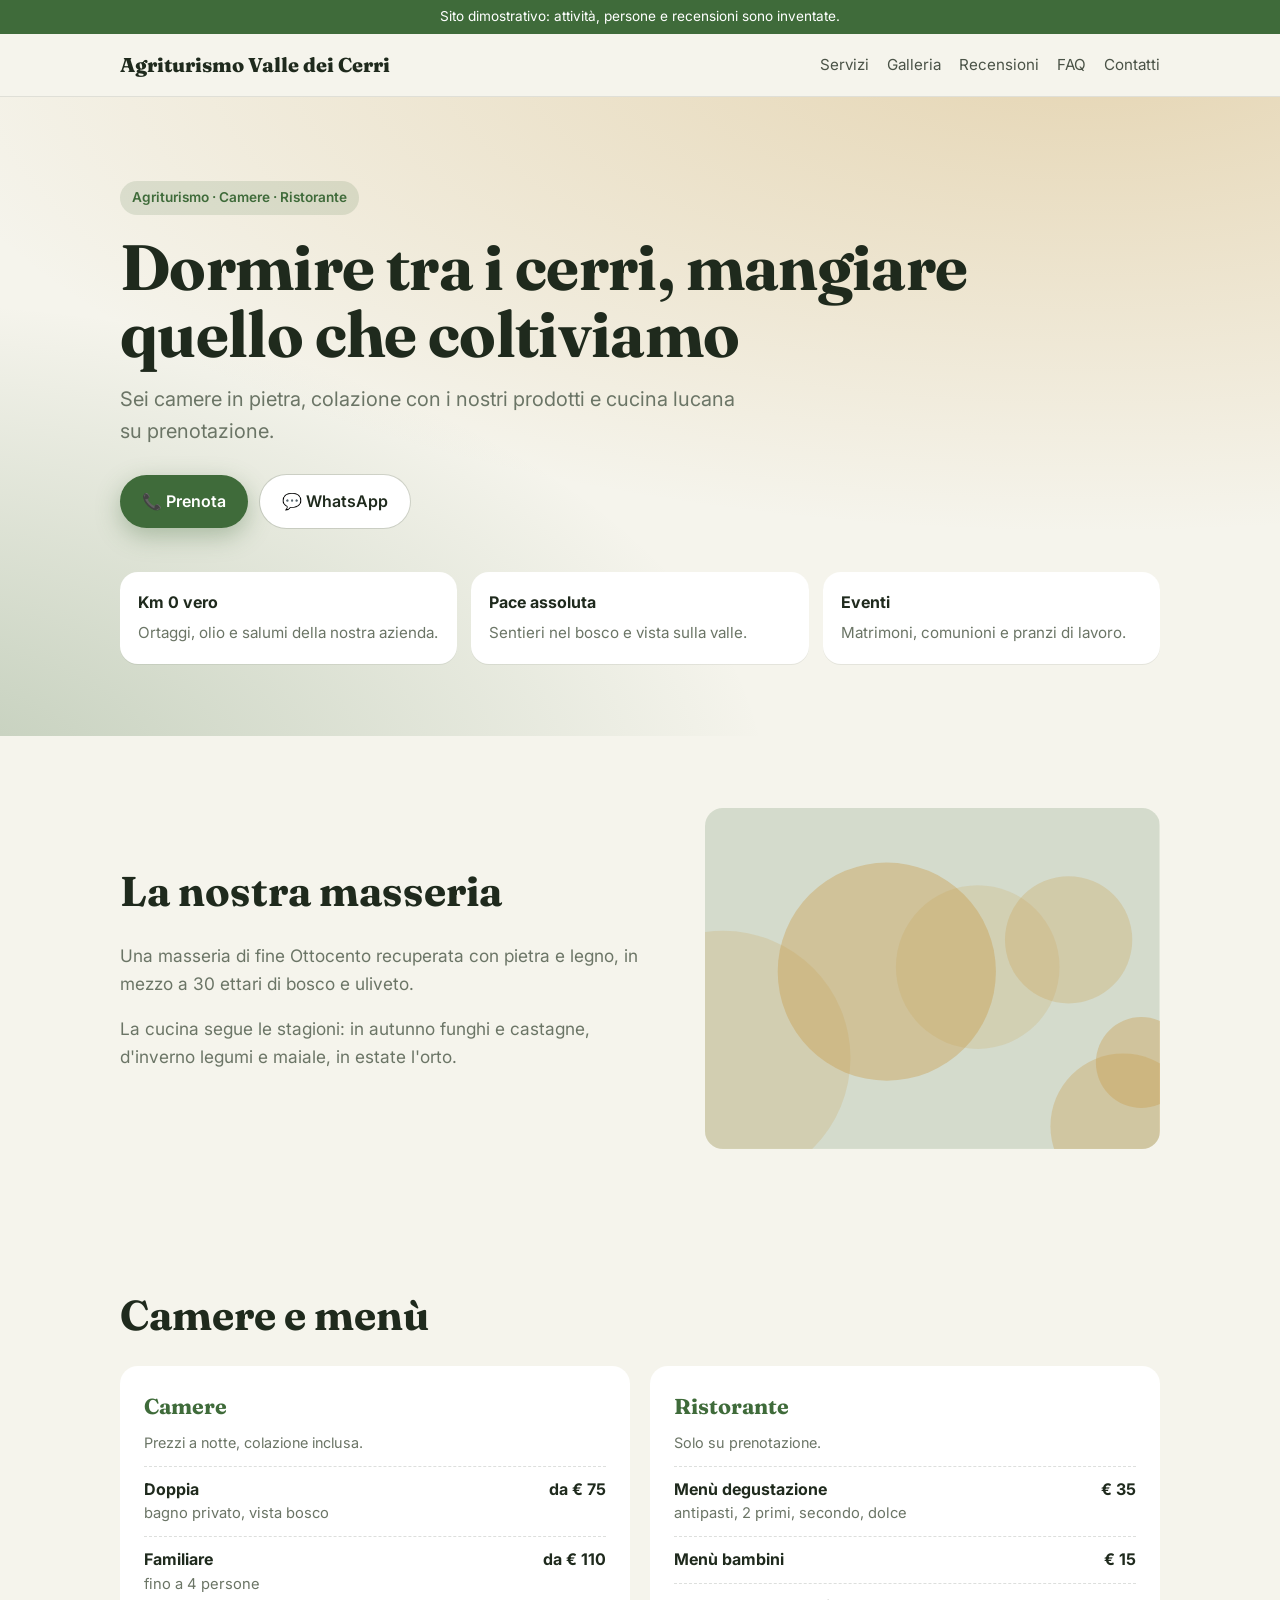
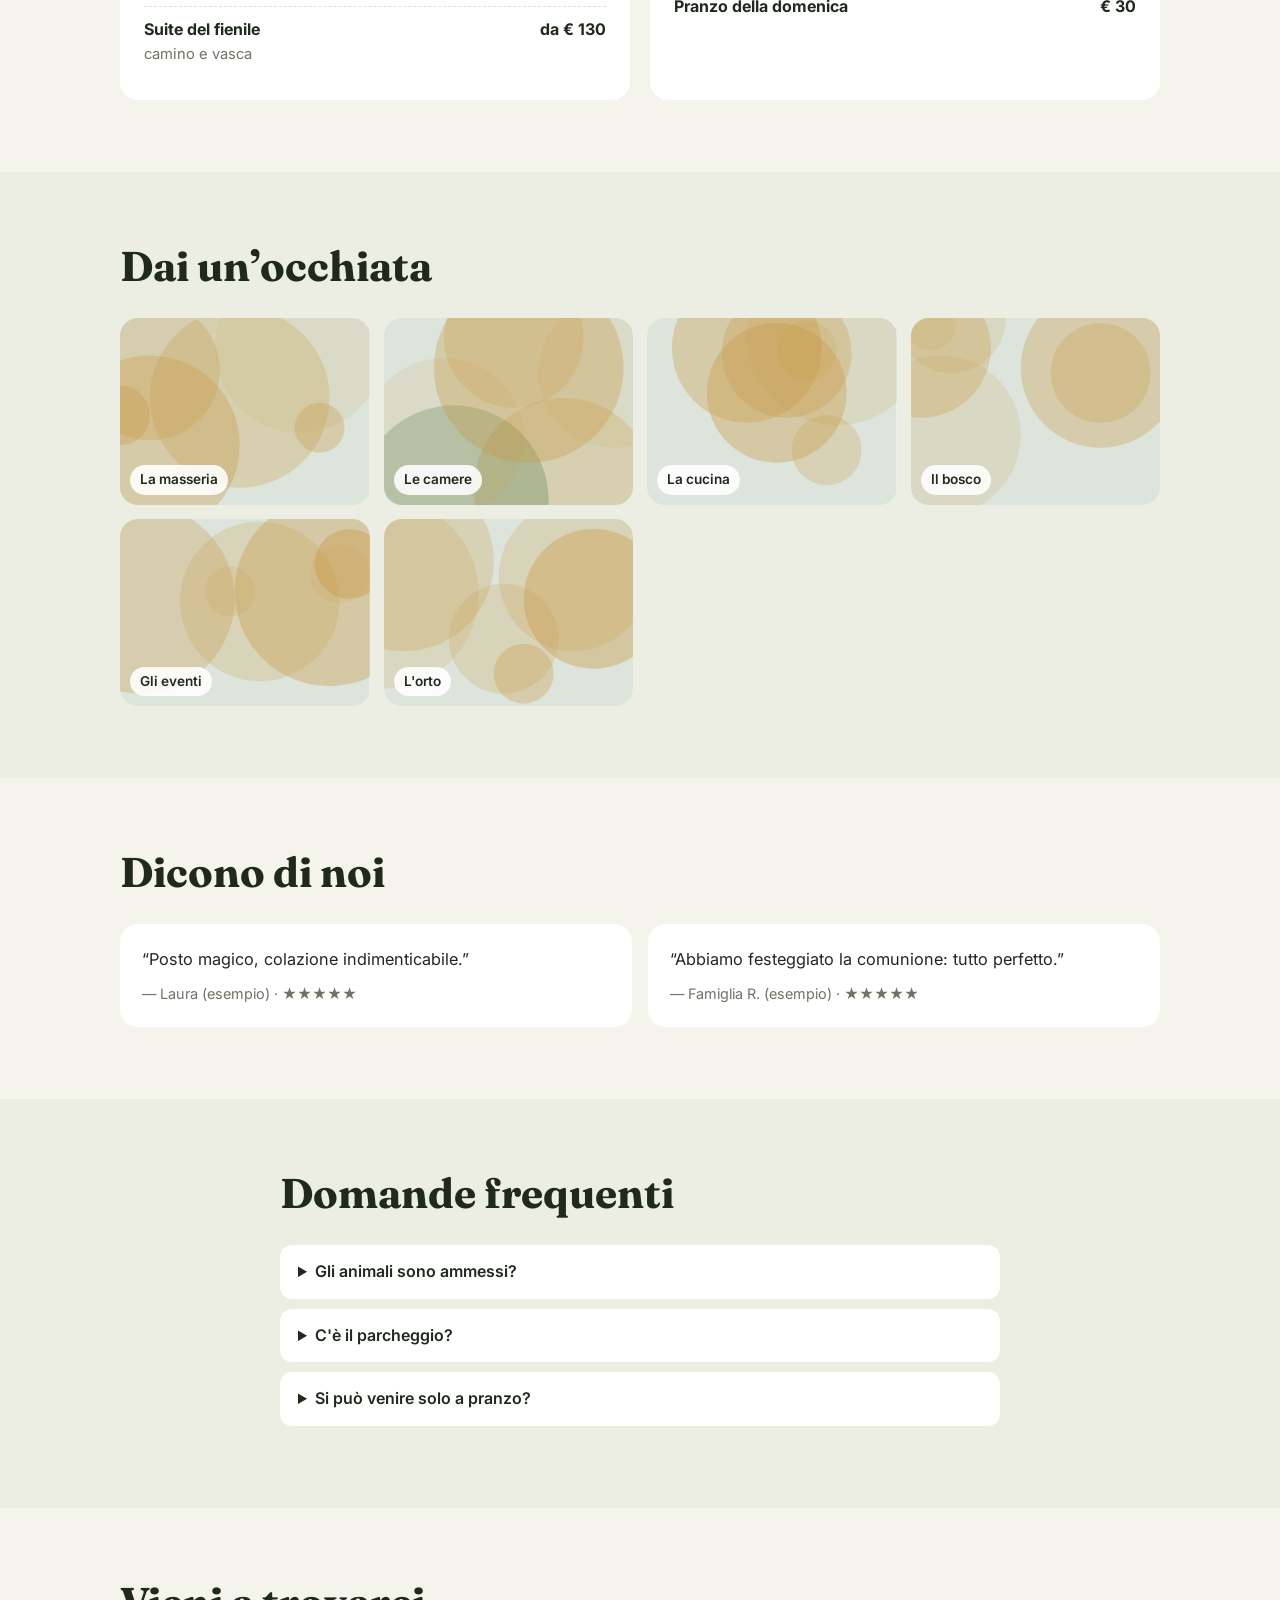
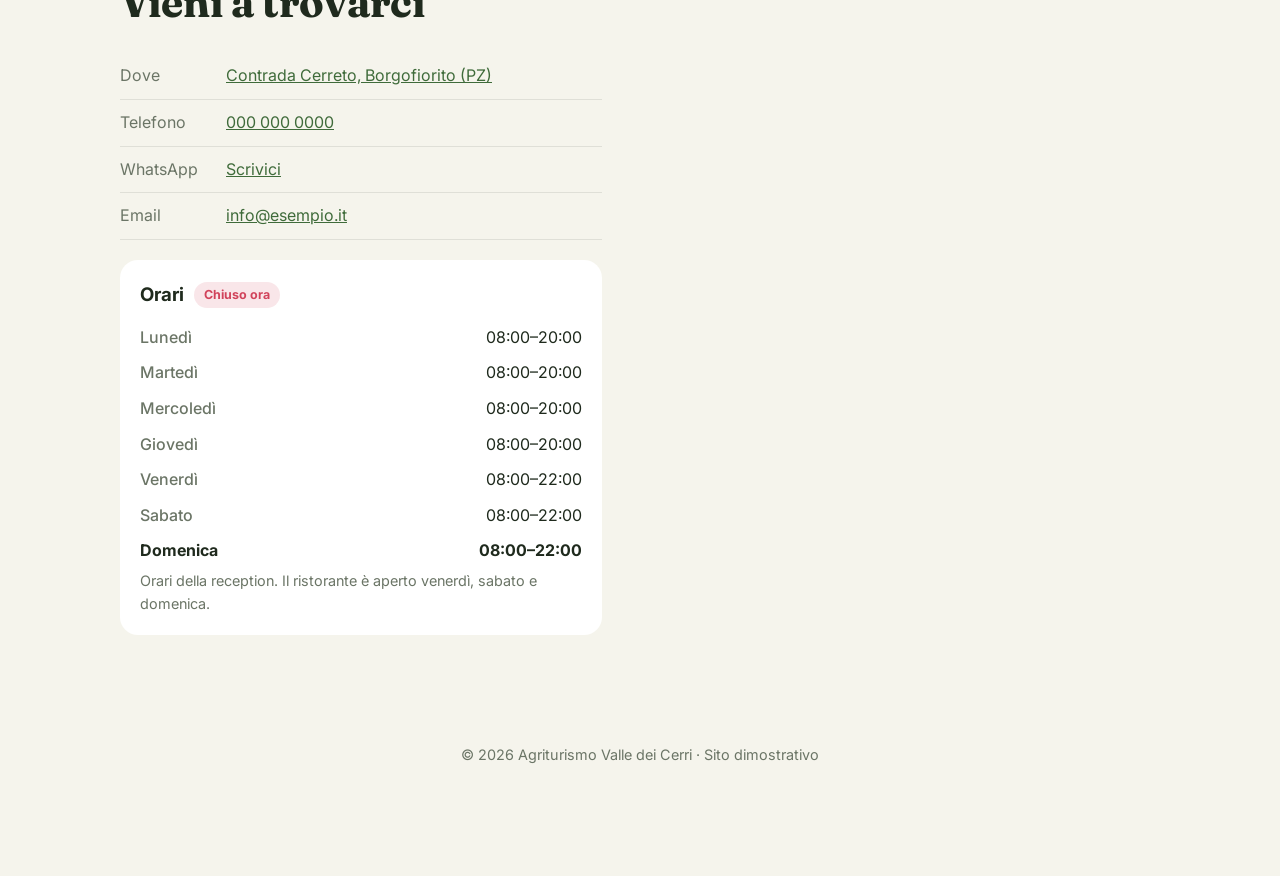
==== agriturismo-demo/index.html @ b8e851af "Siti di esempio per attività locali Co-Authored-By: Claude Opus 5.5 <noreply@anthropic.com>" ====
<!doctype html>
<html lang="it"><head>
<meta charset="utf-8"><meta name="viewport" content="width=device-width,initial-scale=1">
<title>Agriturismo Valle dei Cerri · Borgofiorito</title>
<meta name="description" content="Agriturismo in Basilicata con camere, ristorante a km 0, prodotti tipici e attività all&#39;aperto.">
<meta property="og:title" content="Agriturismo Valle dei Cerri"><meta property="og:description" content="Agriturismo in Basilicata con camere, ristorante a km 0, prodotti tipici e attività all&#39;aperto."><meta property="og:type" content="website">
<meta name="theme-color" content="#3f6b3a">
<meta name="robots" content="noindex">
<link rel="icon" href="data:image/svg+xml,%3Csvg%20xmlns%3D'http%3A%2F%2Fwww.w3.org%2F2000%2Fsvg'%20viewBox%3D'0%200%2064%2064'%3E%3Crect%20rx%3D'14'%20width%3D'64'%20height%3D'64'%20fill%3D'%233f6b3a'%2F%3E%3Ctext%20x%3D'32'%20y%3D'44'%20font-size%3D'34'%20text-anchor%3D'middle'%20fill%3D'white'%20font-family%3D'Georgia'%3EA%3C%2Ftext%3E%3C%2Fsvg%3E">
<link rel="preconnect" href="https://fonts.googleapis.com"><link rel="preconnect" href="https://fonts.gstatic.com" crossorigin>
<link href="https://fonts.googleapis.com/css2?family=Inter:wght@400;600;800&family=Playfair+Display:wght@600;800&family=Fraunces:opsz,wght@9..144,600;9..144,800&family=Cormorant+Garamond:wght@600;700&display=swap" rel="stylesheet">
<script type="application/ld+json">{"@context":"https://schema.org","@type":"LodgingBusiness","name":"Agriturismo Valle dei Cerri","description":"Agriturismo in Basilicata con camere, ristorante a km 0, prodotti tipici e attività all'aperto.","telephone":"+390000000000","email":"info@esempio.it","address":{"@type":"PostalAddress","streetAddress":"Contrada Cerreto, Borgofiorito (PZ)","addressLocality":"Borgofiorito","addressRegion":"PZ","addressCountry":"IT"},"geo":{"@type":"GeoCoordinates","latitude":40.66,"longitude":15.75},"priceRange":"€€","openingHoursSpecification":[{"@type":"OpeningHoursSpecification","dayOfWeek":"Monday","opens":"08:00","closes":"20:00"},{"@type":"OpeningHoursSpecification","dayOfWeek":"Tuesday","opens":"08:00","closes":"20:00"},{"@type":"OpeningHoursSpecification","dayOfWeek":"Wednesday","opens":"08:00","closes":"20:00"},{"@type":"OpeningHoursSpecification","dayOfWeek":"Thursday","opens":"08:00","closes":"20:00"},{"@type":"OpeningHoursSpecification","dayOfWeek":"Friday","opens":"08:00","closes":"22:00"},{"@type":"OpeningHoursSpecification","dayOfWeek":"Saturday","opens":"08:00","closes":"22:00"},{"@type":"OpeningHoursSpecification","dayOfWeek":"Sunday","opens":"08:00","closes":"22:00"}]}</script>
<style>
:root{--acc:#3f6b3a;--acc2:#c79a45;--fondo:#f5f4ec;--carta:#ffffff;--testo:#1f2a1d;--tenue:#6b7566;--titoli:'Fraunces', Georgia, serif;--r:18px}
@media (prefers-color-scheme:dark){:root{--fondo:#141a13;--carta:#1d251b;--testo:#e8eee3;--tenue:#a3ad9e}}
*{box-sizing:border-box}html{scroll-behavior:smooth}body{margin:0;font:16px/1.6 Inter,system-ui,-apple-system,Segoe UI,Roboto,sans-serif;background:var(--fondo);color:var(--testo)}
a{color:var(--acc)}img,svg{display:block;width:100%;height:100%;object-fit:cover}
.box{max-width:1080px;margin:0 auto;padding:0 20px}.stretto{max-width:760px}
header.top{position:sticky;top:0;z-index:20;background:color-mix(in srgb,var(--fondo) 88%,transparent);backdrop-filter:blur(10px);border-bottom:1px solid color-mix(in srgb,var(--testo) 10%,transparent)}
header.top .box{display:flex;align-items:center;justify-content:space-between;height:62px;gap:16px}
.logo{font-family:var(--titoli);font-weight:800;font-size:1.25rem;color:var(--testo);text-decoration:none;white-space:nowrap;overflow:hidden;text-overflow:ellipsis}
nav a{color:var(--testo);text-decoration:none;margin-left:18px;font-size:.95rem;opacity:.8}nav a:hover{opacity:1;color:var(--acc)}
@media(max-width:720px){nav{display:none}}
.eroe{position:relative;overflow:hidden;padding:84px 0 72px;background:radial-gradient(1200px 500px at 85% -10%,color-mix(in srgb,var(--acc2) 35%,transparent),transparent),radial-gradient(900px 500px at -10% 110%,color-mix(in srgb,var(--acc) 30%,transparent),transparent)}
.eroe .tag{display:inline-block;background:color-mix(in srgb,var(--acc) 14%,transparent);color:var(--acc);font-weight:600;font-size:.85rem;padding:6px 12px;border-radius:99px;margin-bottom:18px}
.eroe h1{font-family:var(--titoli);font-size:clamp(2.2rem,6vw,4rem);line-height:1.05;margin:0 0 16px;letter-spacing:-.01em}
.eroe p.sotto{font-size:clamp(1.05rem,2.2vw,1.25rem);color:var(--tenue);max-width:640px;margin:0 0 28px}
.cta{display:flex;flex-wrap:wrap;gap:12px}
.btn{display:inline-flex;align-items:center;gap:8px;background:var(--acc);color:#fff;text-decoration:none;font-weight:600;padding:14px 22px;border-radius:99px;box-shadow:0 8px 24px color-mix(in srgb,var(--acc) 35%,transparent);transition:transform .15s}
.btn:hover{transform:translateY(-2px)}.btn.sec{background:var(--carta);color:var(--testo);box-shadow:0 0 0 1px color-mix(in srgb,var(--testo) 15%,transparent)}
.punti{display:grid;grid-template-columns:repeat(auto-fit,minmax(200px,1fr));gap:14px;margin-top:44px}
.punto{background:var(--carta);border-radius:var(--r);padding:18px;box-shadow:0 1px 0 color-mix(in srgb,var(--testo) 8%,transparent)}.punto b{display:block;margin-bottom:4px}.punto span{color:var(--tenue);font-size:.95rem}
.sez{padding:72px 0}.sez.alt{background:color-mix(in srgb,var(--acc) 5%,var(--fondo))}
h2{font-family:var(--titoli);font-size:clamp(1.8rem,4vw,2.6rem);margin:0 0 28px;line-height:1.1}
.chi{display:grid;grid-template-columns:1.2fr 1fr;gap:40px;align-items:center}.chi .img{border-radius:var(--r);overflow:hidden;aspect-ratio:4/3}
@media(max-width:820px){.chi{grid-template-columns:1fr}}
.chi p{font-size:1.08rem;color:var(--tenue)}
.griglia-servizi{display:grid;grid-template-columns:repeat(auto-fit,minmax(300px,1fr));gap:20px}
.gruppo{background:var(--carta);border-radius:var(--r);padding:24px}.gruppo h3{font-family:var(--titoli);margin:0 0 6px;font-size:1.35rem;color:var(--acc)}
.voci{list-style:none;padding:0;margin:12px 0 0}.voci li{display:flex;justify-content:space-between;gap:14px;padding:10px 0;border-top:1px dashed color-mix(in srgb,var(--testo) 15%,transparent)}
.voci li span{display:block;color:var(--tenue);font-size:.92rem}.voci em{font-style:normal;font-weight:700;white-space:nowrap}
.nota{color:var(--tenue);font-size:.9rem;margin:0}
.galleria{display:grid;grid-template-columns:repeat(auto-fit,minmax(220px,1fr));gap:14px}
.galleria a.tessera{display:block;text-decoration:none;color:inherit;transition:transform .15s}.galleria a.tessera:hover{transform:translateY(-3px)}
.galleria figure{margin:0;border-radius:var(--r);overflow:hidden;position:relative;aspect-ratio:4/3;background:var(--carta)}
.galleria figcaption{position:absolute;left:10px;bottom:10px;background:color-mix(in srgb,var(--carta) 88%,transparent);padding:4px 10px;border-radius:99px;font-size:.85rem;font-weight:600}
.recensioni{display:grid;grid-template-columns:repeat(auto-fit,minmax(260px,1fr));gap:16px}
blockquote{margin:0;background:var(--carta);border-radius:var(--r);padding:22px}blockquote p{margin:0 0 10px;font-size:1.02rem}blockquote footer{color:var(--tenue);font-size:.9rem}
details{background:var(--carta);border-radius:12px;padding:14px 18px;margin-bottom:10px}summary{cursor:pointer;font-weight:600}details p{color:var(--tenue);margin:10px 0 0}
.contatti{display:grid;grid-template-columns:1fr 1.1fr;gap:28px}@media(max-width:820px){.contatti{grid-template-columns:1fr}}
.lista-contatti{list-style:none;padding:0;margin:0 0 20px}.lista-contatti li{display:flex;gap:14px;padding:10px 0;border-bottom:1px solid color-mix(in srgb,var(--testo) 10%,transparent)}
.lista-contatti span{min-width:92px;color:var(--tenue)}
.orari{background:var(--carta);border-radius:var(--r);padding:20px}.orari h3{margin:0 0 10px;display:flex;align-items:center;gap:10px}
.orari table{width:100%;border-collapse:collapse}.orari th{text-align:left;font-weight:500;text-transform:capitalize;padding:5px 0;color:var(--tenue)}.orari td{text-align:right;padding:5px 0}
.orari tr.oggi th,.orari tr.oggi td{color:var(--testo);font-weight:700}
.stato{font-size:.78rem;padding:3px 10px;border-radius:99px;font-weight:700}.stato.aperto{background:#1f9d5522;color:#1f9d55}.stato.chiuso{background:#d1435b22;color:#d1435b}
.mappa iframe{width:100%;height:100%;min-height:340px;border:0;border-radius:var(--r)}
footer.fine{padding:36px 0 110px;color:var(--tenue);font-size:.9rem;text-align:center}
.barra{position:fixed;left:12px;right:12px;bottom:12px;z-index:30;display:none;background:var(--carta);border-radius:99px;box-shadow:0 10px 30px #0003;padding:6px}
.barra a{flex:1;display:flex;flex-direction:column;align-items:center;text-decoration:none;color:var(--testo);font-size:1.15rem;padding:6px 0}.barra a span{font-size:.72rem;font-weight:600}
@media(max-width:720px){.barra{display:flex}}
.rivela{opacity:0;transform:translateY(16px);transition:opacity .6s,transform .6s}.rivela.vista{opacity:1;transform:none}
@media (prefers-reduced-motion:reduce){.rivela{opacity:1;transform:none;transition:none}}</style></head>
<body>
<div style="background:var(--acc);color:#fff;text-align:center;font-size:.85rem;padding:6px 12px">Sito dimostrativo: attività, persone e recensioni sono inventate.</div>
<header class="top"><div class="box"><a class="logo" href="#">Agriturismo Valle dei Cerri</a><nav><a href="#servizi">Servizi</a><a href="#galleria">Galleria</a><a href="#recensioni">Recensioni</a><a href="#faq">FAQ</a><a href="#contatti">Contatti</a></nav></div></header>
<main>
<section class="eroe"><div class="box">
  <span class="tag">Agriturismo · Camere · Ristorante</span>
  <h1>Dormire tra i cerri, mangiare quello che coltiviamo</h1>
  <p class="sotto">Sei camere in pietra, colazione con i nostri prodotti e cucina lucana su prenotazione.</p>
  <div class="cta"><a class="btn" href="tel:+390000000000">📞 Prenota</a><a class="btn sec" href="https://wa.me/390000000000?text=Buongiorno%2C%20vorrei%20informazioni%20per%20un%20soggiorno%20dal%20...%20al%20..." target="_blank" rel="noopener">💬 WhatsApp</a></div>
  <div class="punti"><div class="punto"><b>Km 0 vero</b><span>Ortaggi, olio e salumi della nostra azienda.</span></div><div class="punto"><b>Pace assoluta</b><span>Sentieri nel bosco e vista sulla valle.</span></div><div class="punto"><b>Eventi</b><span>Matrimoni, comunioni e pranzi di lavoro.</span></div></div>
</div></section>
<section id="chi" class="sez"><div class="box chi rivela"><div><h2>La nostra masseria</h2><p>Una masseria di fine Ottocento recuperata con pietra e legno, in mezzo a 30 ettari di bosco e uliveto.</p><p>La cucina segue le stagioni: in autunno funghi e castagne, d&#39;inverno legumi e maiale, in estate l&#39;orto.</p></div><div class="img"><svg viewBox="0 0 400 300" preserveAspectRatio="xMidYMid slice" role="img" aria-label="Agriturismo Valle dei Cerri"><rect width="400" height="300" fill="#3f6b3a" opacity=".18"/><circle cx="16" cy="220" r="112" fill="#c79a45" opacity="0.20"/><circle cx="368" cy="280" r="64" fill="#c79a45" opacity="0.32"/><circle cx="384" cy="224" r="40" fill="#c79a45" opacity="0.36"/><circle cx="240" cy="140" r="72" fill="#c79a45" opacity="0.18"/><circle cx="160" cy="144" r="96" fill="#c79a45" opacity="0.38"/><circle cx="320" cy="116" r="56" fill="#c79a45" opacity="0.26"/></svg></div></div></section>
<section id="servizi" class="sez"><div class="box"><h2>Camere e menù</h2><div class="griglia-servizi">
      <div class="gruppo">
        <h3>Camere</h3>
        <p class="nota">Prezzi a notte, colazione inclusa.</p>
        <ul class="voci">
          <li><div><strong>Doppia</strong><span>bagno privato, vista bosco</span></div><em>da € 75</em></li>
          <li><div><strong>Familiare</strong><span>fino a 4 persone</span></div><em>da € 110</em></li>
          <li><div><strong>Suite del fienile</strong><span>camino e vasca</span></div><em>da € 130</em></li>
        </ul>
      </div>
      <div class="gruppo">
        <h3>Ristorante</h3>
        <p class="nota">Solo su prenotazione.</p>
        <ul class="voci">
          <li><div><strong>Menù degustazione</strong><span>antipasti, 2 primi, secondo, dolce</span></div><em>€ 35</em></li>
          <li><div><strong>Menù bambini</strong></div><em>€ 15</em></li>
          <li><div><strong>Pranzo della domenica</strong></div><em>€ 30</em></li>
        </ul>
      </div></div></div></section>
<section id="galleria" class="sez alt"><div class="box"><h2>Dai un’occhiata</h2><div class="galleria"><figure><svg viewBox="0 0 400 300" preserveAspectRatio="xMidYMid slice" role="img" aria-label="La masseria"><rect width="400" height="300" fill="#3f6b3a" opacity=".18"/><circle cx="192" cy="128" r="144" fill="#c79a45" opacity="0.28"/><circle cx="288" cy="48" r="136" fill="#c79a45" opacity="0.12"/><circle cx="48" cy="204" r="144" fill="#c79a45" opacity="0.34"/><circle cx="320" cy="176" r="40" fill="#c79a45" opacity="0.32"/><circle cx="0" cy="156" r="48" fill="#c79a45" opacity="0.34"/><circle cx="48" cy="84" r="112" fill="#c79a45" opacity="0.30"/></svg><figcaption>La masseria</figcaption></figure><figure><svg viewBox="0 0 400 300" preserveAspectRatio="xMidYMid slice" role="img" aria-label="Le camere"><rect width="400" height="300" fill="#3f6b3a" opacity=".18"/><circle cx="288" cy="272" r="144" fill="#c79a45" opacity="0.28"/><circle cx="368" cy="88" r="120" fill="#c79a45" opacity="0.12"/><circle cx="112" cy="292" r="152" fill="#3f6b3a" opacity="0.26"/><circle cx="96" cy="192" r="128" fill="#c79a45" opacity="0.12"/><circle cx="232" cy="80" r="152" fill="#c79a45" opacity="0.34"/><circle cx="208" cy="32" r="112" fill="#c79a45" opacity="0.26"/></svg><figcaption>Le camere</figcaption></figure><figure><svg viewBox="0 0 400 300" preserveAspectRatio="xMidYMid slice" role="img" aria-label="La cucina"><rect width="400" height="300" fill="#3f6b3a" opacity=".18"/><circle cx="224" cy="56" r="104" fill="#c79a45" opacity="0.30"/><circle cx="208" cy="120" r="112" fill="#c79a45" opacity="0.36"/><circle cx="256" cy="52" r="48" fill="#c79a45" opacity="0.18"/><circle cx="288" cy="212" r="56" fill="#c79a45" opacity="0.26"/><circle cx="304" cy="28" r="144" fill="#c79a45" opacity="0.16"/><circle cx="160" cy="48" r="120" fill="#c79a45" opacity="0.34"/></svg><figcaption>La cucina</figcaption></figure><figure><svg viewBox="0 0 400 300" preserveAspectRatio="xMidYMid slice" role="img" aria-label="Il bosco"><rect width="400" height="300" fill="#3f6b3a" opacity=".18"/><circle cx="16" cy="48" r="112" fill="#c79a45" opacity="0.30"/><circle cx="304" cy="80" r="128" fill="#c79a45" opacity="0.32"/><circle cx="64" cy="0" r="88" fill="#c79a45" opacity="0.18"/><circle cx="32" cy="12" r="40" fill="#c79a45" opacity="0.12"/><circle cx="304" cy="88" r="80" fill="#c79a45" opacity="0.28"/><circle cx="48" cy="188" r="128" fill="#c79a45" opacity="0.16"/></svg><figcaption>Il bosco</figcaption></figure><figure><svg viewBox="0 0 400 300" preserveAspectRatio="xMidYMid slice" role="img" aria-label="Gli eventi"><rect width="400" height="300" fill="#3f6b3a" opacity=".18"/><circle cx="352" cy="88" r="48" fill="#c79a45" opacity="0.12"/><circle cx="224" cy="132" r="128" fill="#c79a45" opacity="0.22"/><circle cx="336" cy="116" r="152" fill="#c79a45" opacity="0.36"/><circle cx="32" cy="128" r="152" fill="#c79a45" opacity="0.30"/><circle cx="176" cy="116" r="40" fill="#c79a45" opacity="0.18"/><circle cx="368" cy="72" r="56" fill="#c79a45" opacity="0.40"/></svg><figcaption>Gli eventi</figcaption></figure><figure><svg viewBox="0 0 400 300" preserveAspectRatio="xMidYMid slice" role="img" aria-label="L&#39;orto"><rect width="400" height="300" fill="#3f6b3a" opacity=".18"/><circle cx="192" cy="192" r="88" fill="#c79a45" opacity="0.22"/><circle cx="336" cy="128" r="112" fill="#c79a45" opacity="0.40"/><circle cx="32" cy="68" r="144" fill="#c79a45" opacity="0.26"/><circle cx="304" cy="92" r="120" fill="#c79a45" opacity="0.22"/><circle cx="224" cy="248" r="48" fill="#c79a45" opacity="0.32"/><circle cx="0" cy="120" r="152" fill="#c79a45" opacity="0.18"/></svg><figcaption>L&#39;orto</figcaption></figure></div></div></section>
<section id="recensioni" class="sez"><div class="box"><h2>Dicono di noi</h2><div class="recensioni"><blockquote><p>“Posto magico, colazione indimenticabile.”</p><footer>— Laura (esempio) · ★★★★★</footer></blockquote><blockquote><p>“Abbiamo festeggiato la comunione: tutto perfetto.”</p><footer>— Famiglia R. (esempio) · ★★★★★</footer></blockquote></div></div></section>
<section id="faq" class="sez alt"><div class="box stretto"><h2>Domande frequenti</h2><details><summary>Gli animali sono ammessi?</summary><p>Sì, cani di piccola e media taglia, segnalandolo alla prenotazione.</p></details><details><summary>C&#39;è il parcheggio?</summary><p>Sì, privato e gratuito.</p></details><details><summary>Si può venire solo a pranzo?</summary><p>Certo, su prenotazione almeno il giorno prima.</p></details></div></section>
<section id="contatti" class="sez"><div class="box"><h2>Vieni a trovarci</h2><div class="contatti"><div><ul class="lista-contatti"><li><span>Dove</span><a href="https://www.google.com/maps/dir/?api=1&amp;destination=40.66,15.75" target="_blank" rel="noopener">Contrada Cerreto, Borgofiorito (PZ)</a></li><li><span>Telefono</span><a href="tel:+390000000000">000 000 0000</a></li><li><span>WhatsApp</span><a href="https://wa.me/390000000000?text=Buongiorno%2C%20vorrei%20informazioni%20per%20un%20soggiorno%20dal%20...%20al%20..." target="_blank" rel="noopener">Scrivici</a></li><li><span>Email</span><a href="mailto:info@esempio.it">info@esempio.it</a></li></ul><div class="orari"><h3>Orari <span id="stato" class="stato"></span></h3><table><tr data-g="1"><th>lunedì</th><td>08:00–20:00</td></tr><tr data-g="2"><th>martedì</th><td>08:00–20:00</td></tr><tr data-g="3"><th>mercoledì</th><td>08:00–20:00</td></tr><tr data-g="4"><th>giovedì</th><td>08:00–20:00</td></tr><tr data-g="5"><th>venerdì</th><td>08:00–22:00</td></tr><tr data-g="6"><th>sabato</th><td>08:00–22:00</td></tr><tr data-g="0"><th>domenica</th><td>08:00–22:00</td></tr></table><p class="nota">Orari della reception. Il ristorante è aperto venerdì, sabato e domenica.</p></div></div><div class="mappa"><iframe title="Mappa" loading="lazy" src="https://www.openstreetmap.org/export/embed.html?bbox=15.744%2C40.656%2C15.756%2C40.663999999999994&amp;layer=mapnik&amp;marker=40.66%2C15.75"></iframe></div></div></div></section>
</main>
<footer class="fine"><div class="box">© 2026 Agriturismo Valle dei Cerri · Sito dimostrativo</div></footer>
<nav class="barra" aria-label="Azioni rapide"><a href="tel:+390000000000">📞<span>Chiama</span></a><a href="https://wa.me/390000000000?text=Buongiorno%2C%20vorrei%20informazioni%20per%20un%20soggiorno%20dal%20...%20al%20..." target="_blank" rel="noopener">💬<span>WhatsApp</span></a><a href="#contatti">📍<span>Dove siamo</span></a></nav>
<script>
(function(){var t=document.querySelectorAll('.orari tr');if(t.length){var d=new Date(),g=d.getDay(),m=d.getHours()*60+d.getMinutes(),o={"lunedì":["08:00-20:00"],"martedì":["08:00-20:00"],"mercoledì":["08:00-20:00"],"giovedì":["08:00-20:00"],"venerdì":["08:00-22:00"],"sabato":["08:00-22:00"],"domenica":["08:00-22:00"]},n=['domenica','lunedì','martedì','mercoledì','giovedì','venerdì','sabato'][g];
t.forEach(function(r){if(+r.dataset.g===g)r.classList.add('oggi')});var ap=(o[n]||[]).some(function(f){var p=f.split('-'),a=p[0].split(':'),b=p[1].split(':'),x=+a[0]*60+ +a[1],y=+b[0]*60+ +b[1];if(y<=x)y+=1440;return m>=x&&m<y});
var s=document.getElementById('stato');if(s){s.textContent=ap?'Aperto ora':'Chiuso ora';s.className='stato '+(ap?'aperto':'chiuso')}}
if('IntersectionObserver' in window){var io=new IntersectionObserver(function(e){e.forEach(function(x){if(x.isIntersecting){x.target.classList.add('vista');io.unobserve(x.target)}})},{threshold:.12});document.querySelectorAll('.rivela').forEach(function(el){io.observe(el)})}else{document.querySelectorAll('.rivela').forEach(function(el){el.classList.add('vista')})}})();</script>
</body></html>
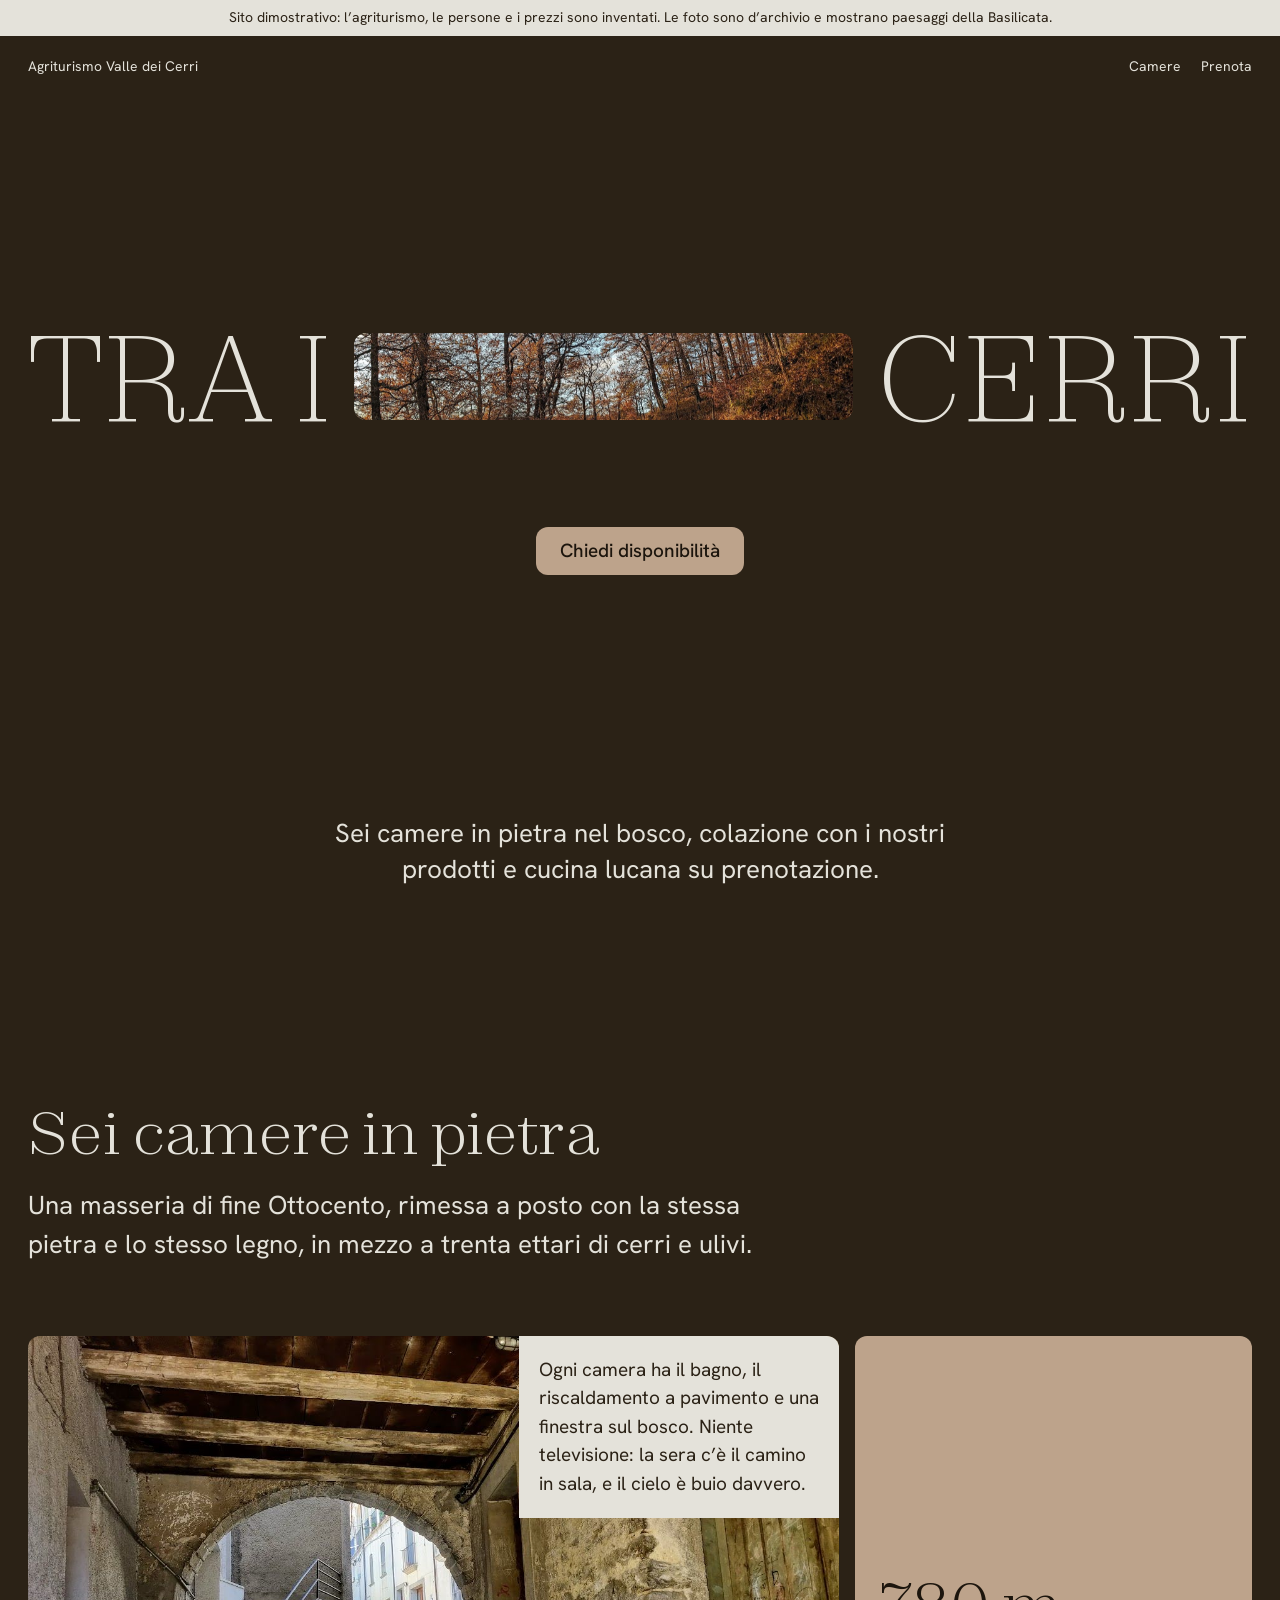
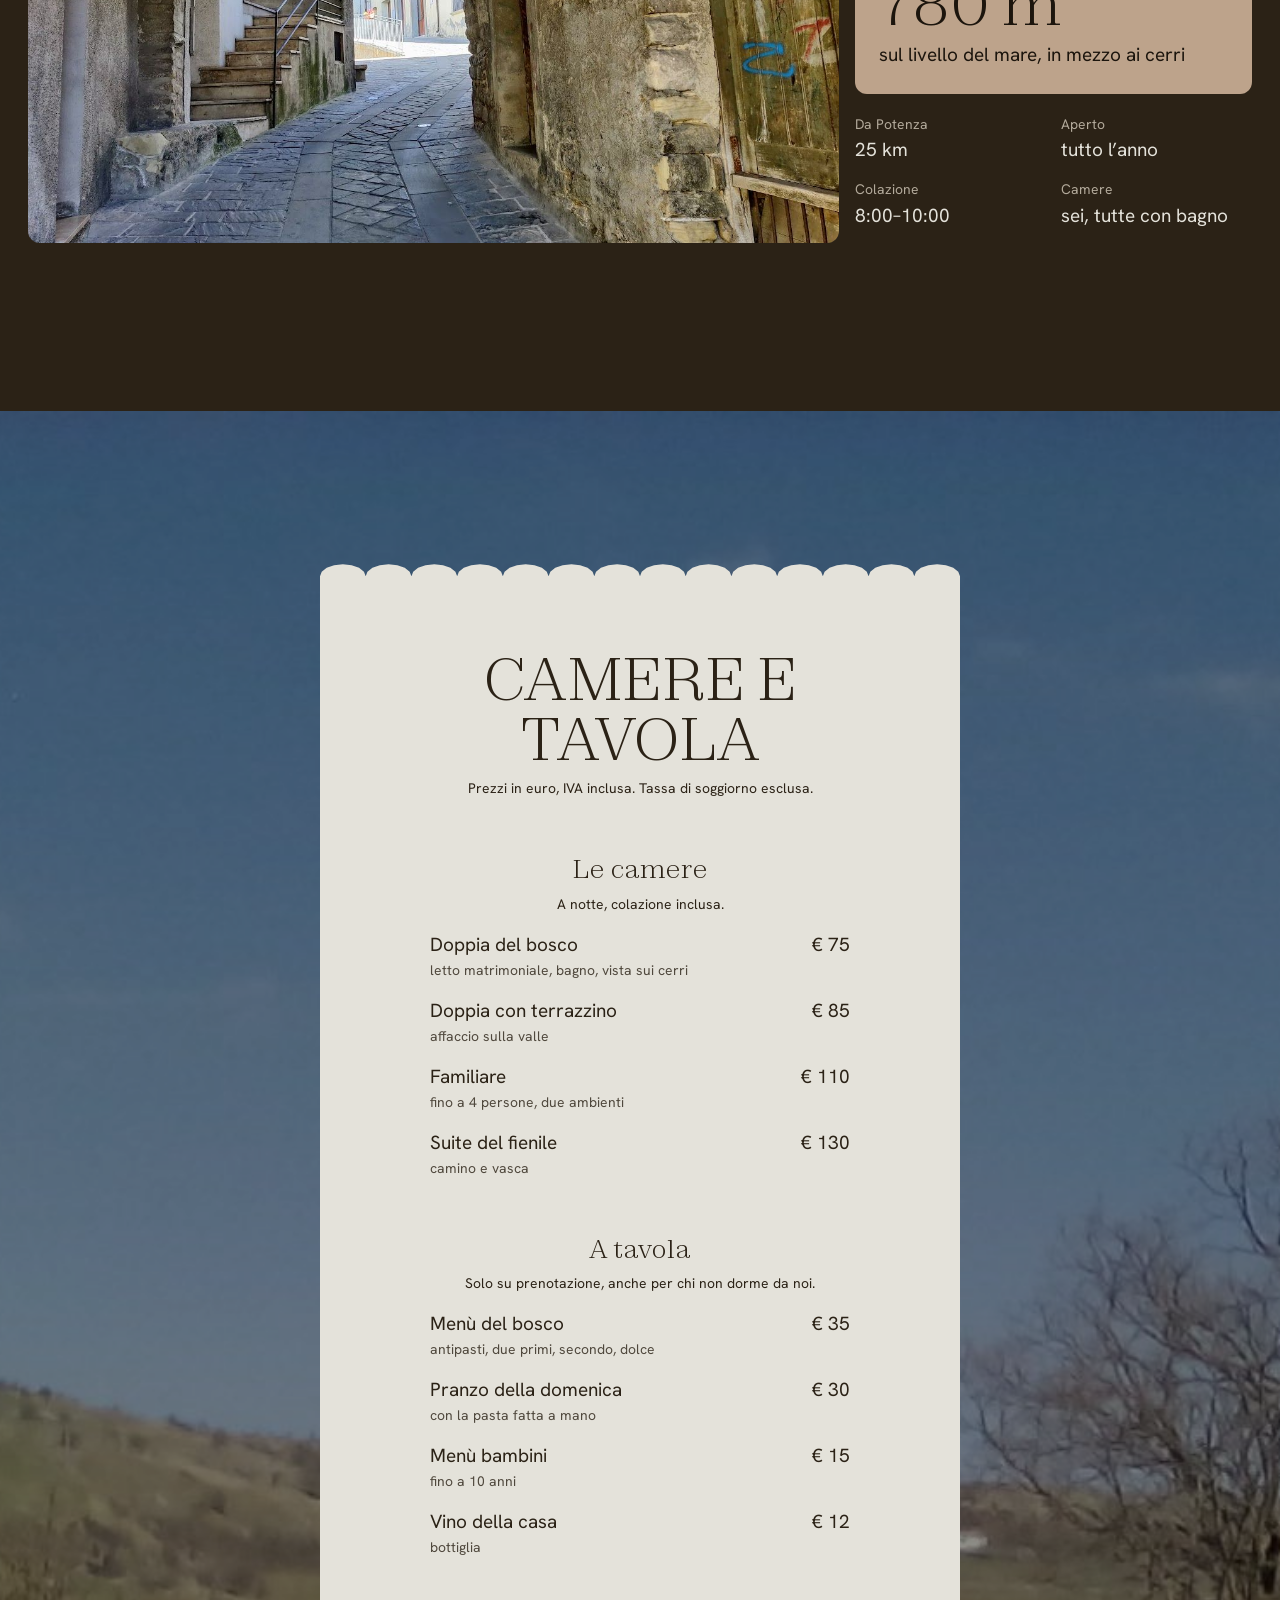
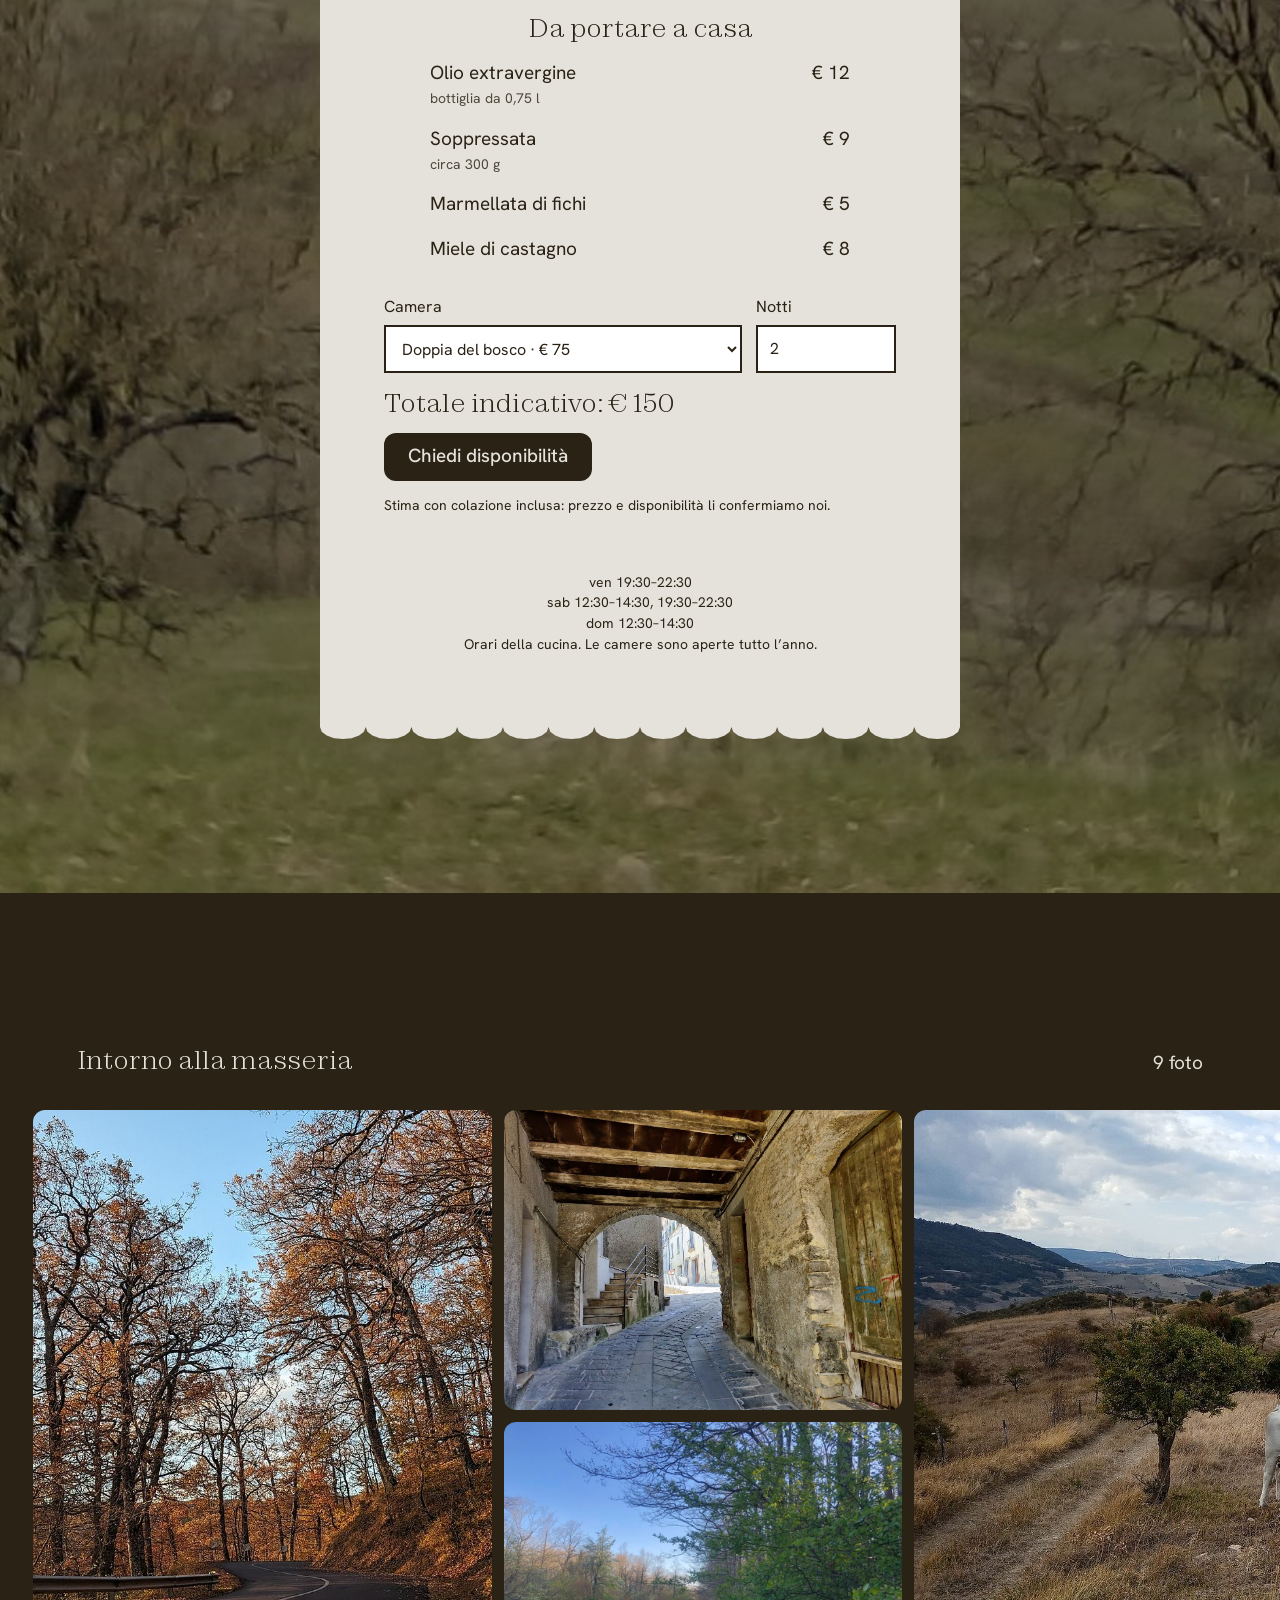
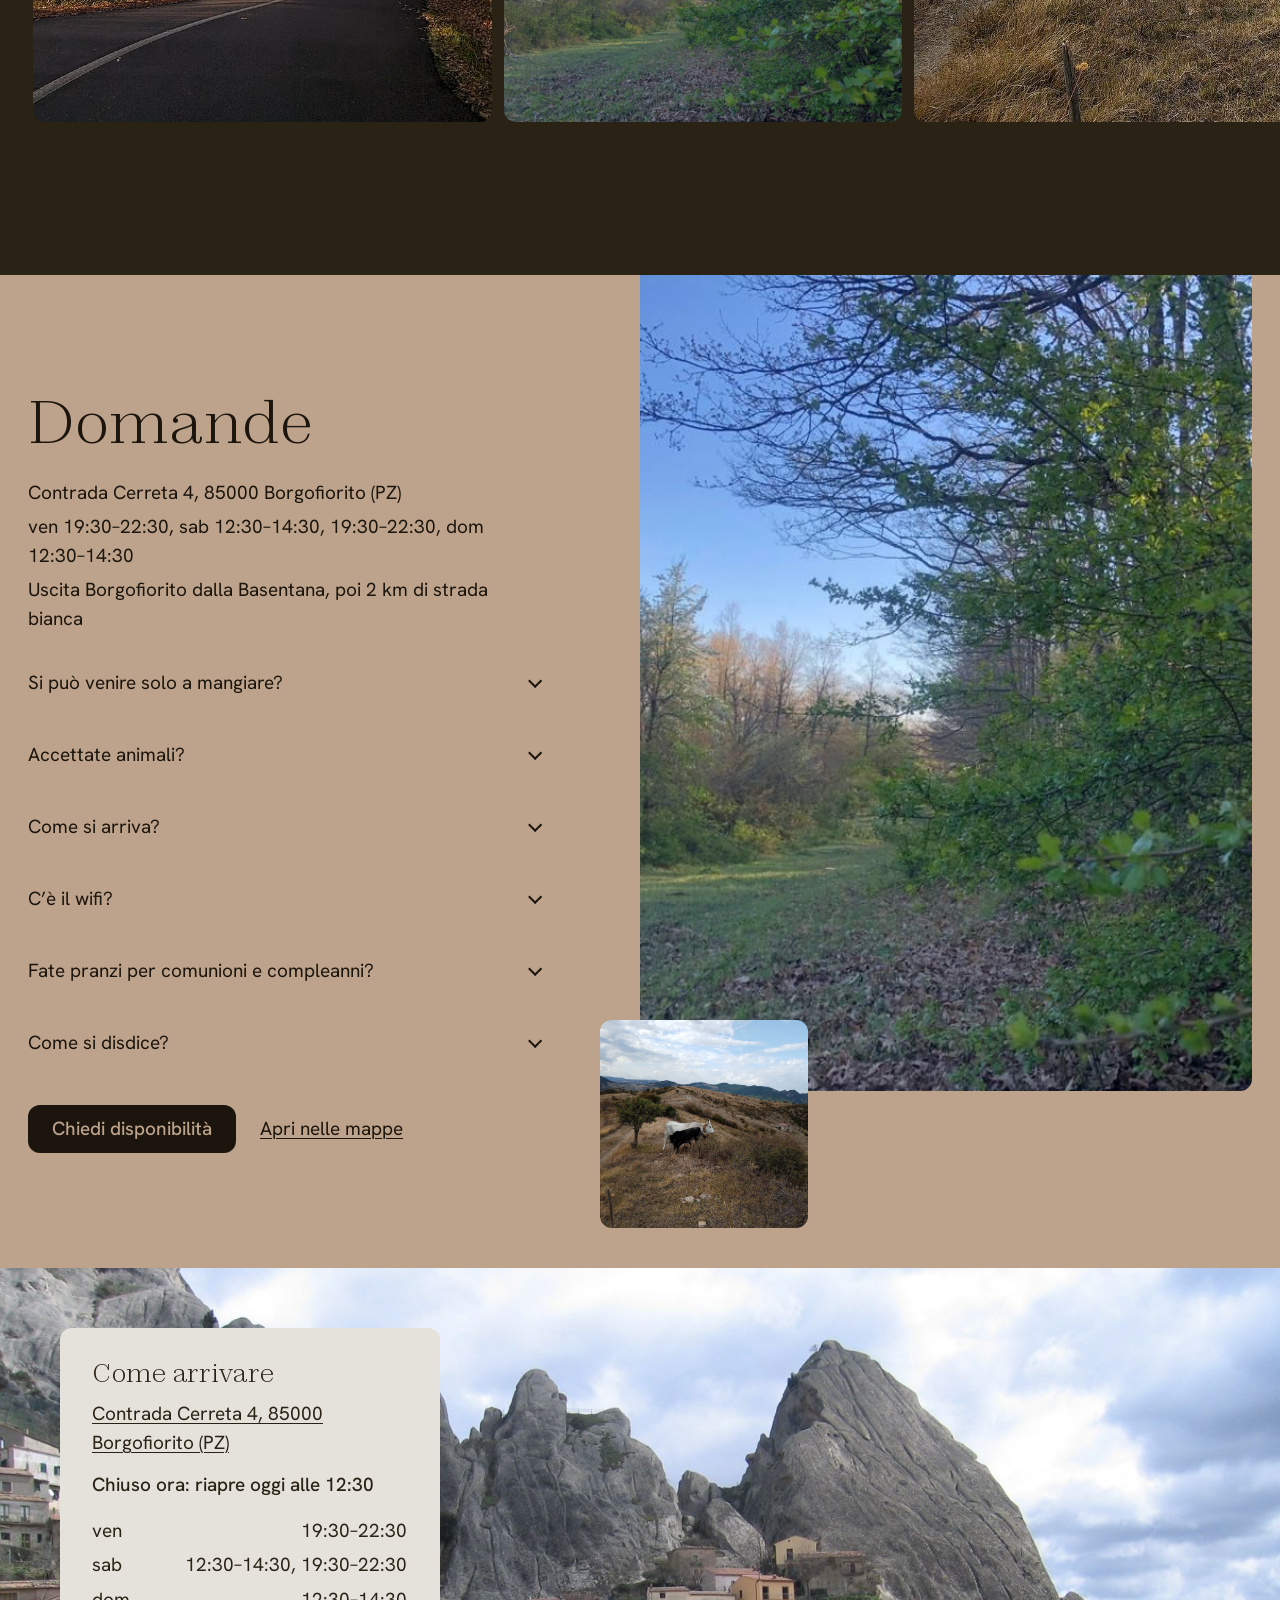
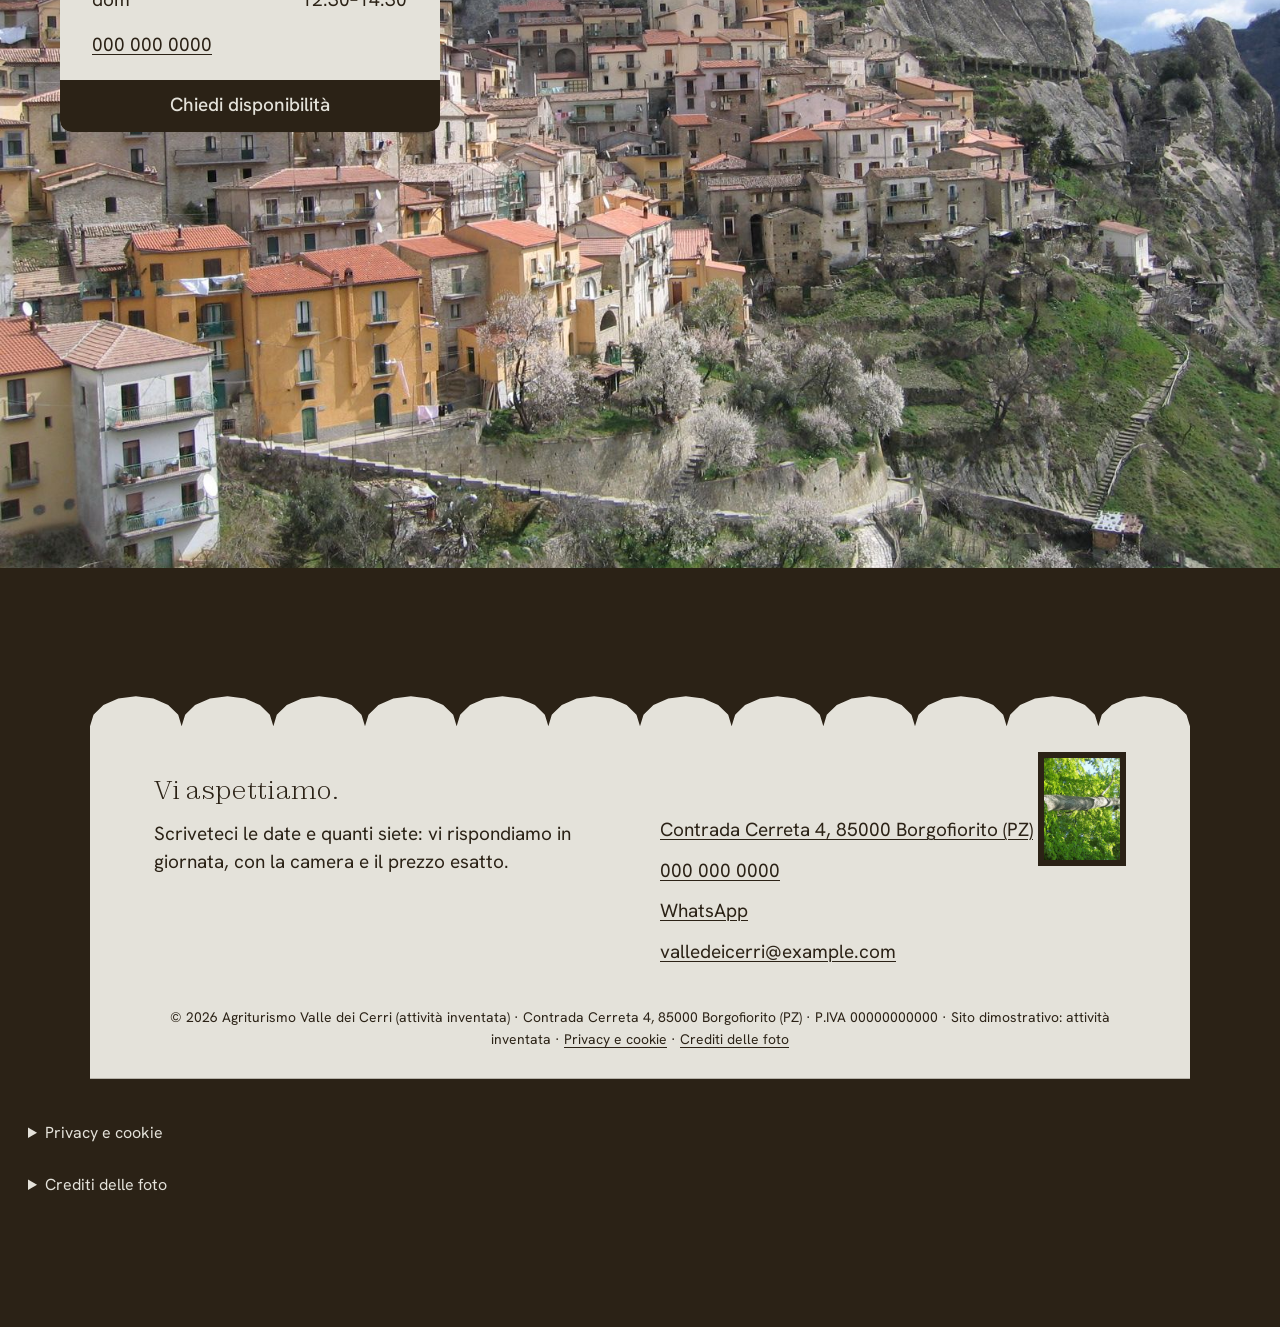
==== commit 8e5c1851: "Siti di esempio rifatti con disegni nuovi, privacy e crediti delle foto Co-Authored-By: Claude Opus " ====
--- a/agriturismo-demo/index.html
+++ b/agriturismo-demo/index.html
@@ -2,106 +2,168 @@
 <html lang="it"><head>
 <meta charset="utf-8"><meta name="viewport" content="width=device-width,initial-scale=1">
 <title>Agriturismo Valle dei Cerri · Borgofiorito</title>
-<meta name="description" content="Agriturismo in Basilicata con camere, ristorante a km 0, prodotti tipici e attività all&#39;aperto.">
-<meta property="og:title" content="Agriturismo Valle dei Cerri"><meta property="og:description" content="Agriturismo in Basilicata con camere, ristorante a km 0, prodotti tipici e attività all&#39;aperto."><meta property="og:type" content="website">
-<meta name="theme-color" content="#3f6b3a">
+<meta name="description" content="Agriturismo in Basilicata con sei camere in pietra, colazione con prodotti dell’azienda e cucina lucana su prenotazione.">
+<meta property="og:title" content="Agriturismo Valle dei Cerri"><meta property="og:description" content="Agriturismo in Basilicata con sei camere in pietra, colazione con prodotti dell’azienda e cucina lucana su prenotazione."><meta property="og:type" content="website">
+<meta name="theme-color" content="#2b2216">
 <meta name="robots" content="noindex">
-<link rel="icon" href="data:image/svg+xml,%3Csvg%20xmlns%3D'http%3A%2F%2Fwww.w3.org%2F2000%2Fsvg'%20viewBox%3D'0%200%2064%2064'%3E%3Crect%20rx%3D'14'%20width%3D'64'%20height%3D'64'%20fill%3D'%233f6b3a'%2F%3E%3Ctext%20x%3D'32'%20y%3D'44'%20font-size%3D'34'%20text-anchor%3D'middle'%20fill%3D'white'%20font-family%3D'Georgia'%3EA%3C%2Ftext%3E%3C%2Fsvg%3E">
-<link rel="preconnect" href="https://fonts.googleapis.com"><link rel="preconnect" href="https://fonts.gstatic.com" crossorigin>
-<link href="https://fonts.googleapis.com/css2?family=Inter:wght@400;600;800&family=Playfair+Display:wght@600;800&family=Fraunces:opsz,wght@9..144,600;9..144,800&family=Cormorant+Garamond:wght@600;700&display=swap" rel="stylesheet">
-<script type="application/ld+json">{"@context":"https://schema.org","@type":"LodgingBusiness","name":"Agriturismo Valle dei Cerri","description":"Agriturismo in Basilicata con camere, ristorante a km 0, prodotti tipici e attività all'aperto.","telephone":"+390000000000","email":"info@esempio.it","address":{"@type":"PostalAddress","streetAddress":"Contrada Cerreto, Borgofiorito (PZ)","addressLocality":"Borgofiorito","addressRegion":"PZ","addressCountry":"IT"},"geo":{"@type":"GeoCoordinates","latitude":40.66,"longitude":15.75},"priceRange":"€€","openingHoursSpecification":[{"@type":"OpeningHoursSpecification","dayOfWeek":"Monday","opens":"08:00","closes":"20:00"},{"@type":"OpeningHoursSpecification","dayOfWeek":"Tuesday","opens":"08:00","closes":"20:00"},{"@type":"OpeningHoursSpecification","dayOfWeek":"Wednesday","opens":"08:00","closes":"20:00"},{"@type":"OpeningHoursSpecification","dayOfWeek":"Thursday","opens":"08:00","closes":"20:00"},{"@type":"OpeningHoursSpecification","dayOfWeek":"Friday","opens":"08:00","closes":"22:00"},{"@type":"OpeningHoursSpecification","dayOfWeek":"Saturday","opens":"08:00","closes":"22:00"},{"@type":"OpeningHoursSpecification","dayOfWeek":"Sunday","opens":"08:00","closes":"22:00"}]}</script>
-<style>
-:root{--acc:#3f6b3a;--acc2:#c79a45;--fondo:#f5f4ec;--carta:#ffffff;--testo:#1f2a1d;--tenue:#6b7566;--titoli:'Fraunces', Georgia, serif;--r:18px}
-@media (prefers-color-scheme:dark){:root{--fondo:#141a13;--carta:#1d251b;--testo:#e8eee3;--tenue:#a3ad9e}}
-*{box-sizing:border-box}html{scroll-behavior:smooth}body{margin:0;font:16px/1.6 Inter,system-ui,-apple-system,Segoe UI,Roboto,sans-serif;background:var(--fondo);color:var(--testo)}
-a{color:var(--acc)}img,svg{display:block;width:100%;height:100%;object-fit:cover}
-.box{max-width:1080px;margin:0 auto;padding:0 20px}.stretto{max-width:760px}
-header.top{position:sticky;top:0;z-index:20;background:color-mix(in srgb,var(--fondo) 88%,transparent);backdrop-filter:blur(10px);border-bottom:1px solid color-mix(in srgb,var(--testo) 10%,transparent)}
-header.top .box{display:flex;align-items:center;justify-content:space-between;height:62px;gap:16px}
-.logo{font-family:var(--titoli);font-weight:800;font-size:1.25rem;color:var(--testo);text-decoration:none;white-space:nowrap;overflow:hidden;text-overflow:ellipsis}
-nav a{color:var(--testo);text-decoration:none;margin-left:18px;font-size:.95rem;opacity:.8}nav a:hover{opacity:1;color:var(--acc)}
-@media(max-width:720px){nav{display:none}}
-.eroe{position:relative;overflow:hidden;padding:84px 0 72px;background:radial-gradient(1200px 500px at 85% -10%,color-mix(in srgb,var(--acc2) 35%,transparent),transparent),radial-gradient(900px 500px at -10% 110%,color-mix(in srgb,var(--acc) 30%,transparent),transparent)}
-.eroe .tag{display:inline-block;background:color-mix(in srgb,var(--acc) 14%,transparent);color:var(--acc);font-weight:600;font-size:.85rem;padding:6px 12px;border-radius:99px;margin-bottom:18px}
-.eroe h1{font-family:var(--titoli);font-size:clamp(2.2rem,6vw,4rem);line-height:1.05;margin:0 0 16px;letter-spacing:-.01em}
-.eroe p.sotto{font-size:clamp(1.05rem,2.2vw,1.25rem);color:var(--tenue);max-width:640px;margin:0 0 28px}
-.cta{display:flex;flex-wrap:wrap;gap:12px}
-.btn{display:inline-flex;align-items:center;gap:8px;background:var(--acc);color:#fff;text-decoration:none;font-weight:600;padding:14px 22px;border-radius:99px;box-shadow:0 8px 24px color-mix(in srgb,var(--acc) 35%,transparent);transition:transform .15s}
-.btn:hover{transform:translateY(-2px)}.btn.sec{background:var(--carta);color:var(--testo);box-shadow:0 0 0 1px color-mix(in srgb,var(--testo) 15%,transparent)}
-.punti{display:grid;grid-template-columns:repeat(auto-fit,minmax(200px,1fr));gap:14px;margin-top:44px}
-.punto{background:var(--carta);border-radius:var(--r);padding:18px;box-shadow:0 1px 0 color-mix(in srgb,var(--testo) 8%,transparent)}.punto b{display:block;margin-bottom:4px}.punto span{color:var(--tenue);font-size:.95rem}
-.sez{padding:72px 0}.sez.alt{background:color-mix(in srgb,var(--acc) 5%,var(--fondo))}
-h2{font-family:var(--titoli);font-size:clamp(1.8rem,4vw,2.6rem);margin:0 0 28px;line-height:1.1}
-.chi{display:grid;grid-template-columns:1.2fr 1fr;gap:40px;align-items:center}.chi .img{border-radius:var(--r);overflow:hidden;aspect-ratio:4/3}
-@media(max-width:820px){.chi{grid-template-columns:1fr}}
-.chi p{font-size:1.08rem;color:var(--tenue)}
-.griglia-servizi{display:grid;grid-template-columns:repeat(auto-fit,minmax(300px,1fr));gap:20px}
-.gruppo{background:var(--carta);border-radius:var(--r);padding:24px}.gruppo h3{font-family:var(--titoli);margin:0 0 6px;font-size:1.35rem;color:var(--acc)}
-.voci{list-style:none;padding:0;margin:12px 0 0}.voci li{display:flex;justify-content:space-between;gap:14px;padding:10px 0;border-top:1px dashed color-mix(in srgb,var(--testo) 15%,transparent)}
-.voci li span{display:block;color:var(--tenue);font-size:.92rem}.voci em{font-style:normal;font-weight:700;white-space:nowrap}
-.nota{color:var(--tenue);font-size:.9rem;margin:0}
-.galleria{display:grid;grid-template-columns:repeat(auto-fit,minmax(220px,1fr));gap:14px}
-.galleria a.tessera{display:block;text-decoration:none;color:inherit;transition:transform .15s}.galleria a.tessera:hover{transform:translateY(-3px)}
-.galleria figure{margin:0;border-radius:var(--r);overflow:hidden;position:relative;aspect-ratio:4/3;background:var(--carta)}
-.galleria figcaption{position:absolute;left:10px;bottom:10px;background:color-mix(in srgb,var(--carta) 88%,transparent);padding:4px 10px;border-radius:99px;font-size:.85rem;font-weight:600}
-.recensioni{display:grid;grid-template-columns:repeat(auto-fit,minmax(260px,1fr));gap:16px}
-blockquote{margin:0;background:var(--carta);border-radius:var(--r);padding:22px}blockquote p{margin:0 0 10px;font-size:1.02rem}blockquote footer{color:var(--tenue);font-size:.9rem}
-details{background:var(--carta);border-radius:12px;padding:14px 18px;margin-bottom:10px}summary{cursor:pointer;font-weight:600}details p{color:var(--tenue);margin:10px 0 0}
-.contatti{display:grid;grid-template-columns:1fr 1.1fr;gap:28px}@media(max-width:820px){.contatti{grid-template-columns:1fr}}
-.lista-contatti{list-style:none;padding:0;margin:0 0 20px}.lista-contatti li{display:flex;gap:14px;padding:10px 0;border-bottom:1px solid color-mix(in srgb,var(--testo) 10%,transparent)}
-.lista-contatti span{min-width:92px;color:var(--tenue)}
-.orari{background:var(--carta);border-radius:var(--r);padding:20px}.orari h3{margin:0 0 10px;display:flex;align-items:center;gap:10px}
-.orari table{width:100%;border-collapse:collapse}.orari th{text-align:left;font-weight:500;text-transform:capitalize;padding:5px 0;color:var(--tenue)}.orari td{text-align:right;padding:5px 0}
-.orari tr.oggi th,.orari tr.oggi td{color:var(--testo);font-weight:700}
-.stato{font-size:.78rem;padding:3px 10px;border-radius:99px;font-weight:700}.stato.aperto{background:#1f9d5522;color:#1f9d55}.stato.chiuso{background:#d1435b22;color:#d1435b}
-.mappa iframe{width:100%;height:100%;min-height:340px;border:0;border-radius:var(--r)}
-footer.fine{padding:36px 0 110px;color:var(--tenue);font-size:.9rem;text-align:center}
-.barra{position:fixed;left:12px;right:12px;bottom:12px;z-index:30;display:none;background:var(--carta);border-radius:99px;box-shadow:0 10px 30px #0003;padding:6px}
-.barra a{flex:1;display:flex;flex-direction:column;align-items:center;text-decoration:none;color:var(--testo);font-size:1.15rem;padding:6px 0}.barra a span{font-size:.72rem;font-weight:600}
-@media(max-width:720px){.barra{display:flex}}
-.rivela{opacity:0;transform:translateY(16px);transition:opacity .6s,transform .6s}.rivela.vista{opacity:1;transform:none}
-@media (prefers-reduced-motion:reduce){.rivela{opacity:1;transform:none;transition:none}}</style></head>
-<body>
-<div style="background:var(--acc);color:#fff;text-align:center;font-size:.85rem;padding:6px 12px">Sito dimostrativo: attività, persone e recensioni sono inventate.</div>
-<header class="top"><div class="box"><a class="logo" href="#">Agriturismo Valle dei Cerri</a><nav><a href="#servizi">Servizi</a><a href="#galleria">Galleria</a><a href="#recensioni">Recensioni</a><a href="#faq">FAQ</a><a href="#contatti">Contatti</a></nav></div></header>
-<main>
-<section class="eroe"><div class="box">
-  <span class="tag">Agriturismo · Camere · Ristorante</span>
-  <h1>Dormire tra i cerri, mangiare quello che coltiviamo</h1>
-  <p class="sotto">Sei camere in pietra, colazione con i nostri prodotti e cucina lucana su prenotazione.</p>
-  <div class="cta"><a class="btn" href="tel:+390000000000">📞 Prenota</a><a class="btn sec" href="https://wa.me/390000000000?text=Buongiorno%2C%20vorrei%20informazioni%20per%20un%20soggiorno%20dal%20...%20al%20..." target="_blank" rel="noopener">💬 WhatsApp</a></div>
-  <div class="punti"><div class="punto"><b>Km 0 vero</b><span>Ortaggi, olio e salumi della nostra azienda.</span></div><div class="punto"><b>Pace assoluta</b><span>Sentieri nel bosco e vista sulla valle.</span></div><div class="punto"><b>Eventi</b><span>Matrimoni, comunioni e pranzi di lavoro.</span></div></div>
-</div></section>
-<section id="chi" class="sez"><div class="box chi rivela"><div><h2>La nostra masseria</h2><p>Una masseria di fine Ottocento recuperata con pietra e legno, in mezzo a 30 ettari di bosco e uliveto.</p><p>La cucina segue le stagioni: in autunno funghi e castagne, d&#39;inverno legumi e maiale, in estate l&#39;orto.</p></div><div class="img"><svg viewBox="0 0 400 300" preserveAspectRatio="xMidYMid slice" role="img" aria-label="Agriturismo Valle dei Cerri"><rect width="400" height="300" fill="#3f6b3a" opacity=".18"/><circle cx="16" cy="220" r="112" fill="#c79a45" opacity="0.20"/><circle cx="368" cy="280" r="64" fill="#c79a45" opacity="0.32"/><circle cx="384" cy="224" r="40" fill="#c79a45" opacity="0.36"/><circle cx="240" cy="140" r="72" fill="#c79a45" opacity="0.18"/><circle cx="160" cy="144" r="96" fill="#c79a45" opacity="0.38"/><circle cx="320" cy="116" r="56" fill="#c79a45" opacity="0.26"/></svg></div></div></section>
-<section id="servizi" class="sez"><div class="box"><h2>Camere e menù</h2><div class="griglia-servizi">
-      <div class="gruppo">
-        <h3>Camere</h3>
-        <p class="nota">Prezzi a notte, colazione inclusa.</p>
-        <ul class="voci">
-          <li><div><strong>Doppia</strong><span>bagno privato, vista bosco</span></div><em>da € 75</em></li>
-          <li><div><strong>Familiare</strong><span>fino a 4 persone</span></div><em>da € 110</em></li>
-          <li><div><strong>Suite del fienile</strong><span>camino e vasca</span></div><em>da € 130</em></li>
-        </ul>
-      </div>
-      <div class="gruppo">
-        <h3>Ristorante</h3>
-        <p class="nota">Solo su prenotazione.</p>
-        <ul class="voci">
-          <li><div><strong>Menù degustazione</strong><span>antipasti, 2 primi, secondo, dolce</span></div><em>€ 35</em></li>
-          <li><div><strong>Menù bambini</strong></div><em>€ 15</em></li>
-          <li><div><strong>Pranzo della domenica</strong></div><em>€ 30</em></li>
-        </ul>
-      </div></div></div></section>
-<section id="galleria" class="sez alt"><div class="box"><h2>Dai un’occhiata</h2><div class="galleria"><figure><svg viewBox="0 0 400 300" preserveAspectRatio="xMidYMid slice" role="img" aria-label="La masseria"><rect width="400" height="300" fill="#3f6b3a" opacity=".18"/><circle cx="192" cy="128" r="144" fill="#c79a45" opacity="0.28"/><circle cx="288" cy="48" r="136" fill="#c79a45" opacity="0.12"/><circle cx="48" cy="204" r="144" fill="#c79a45" opacity="0.34"/><circle cx="320" cy="176" r="40" fill="#c79a45" opacity="0.32"/><circle cx="0" cy="156" r="48" fill="#c79a45" opacity="0.34"/><circle cx="48" cy="84" r="112" fill="#c79a45" opacity="0.30"/></svg><figcaption>La masseria</figcaption></figure><figure><svg viewBox="0 0 400 300" preserveAspectRatio="xMidYMid slice" role="img" aria-label="Le camere"><rect width="400" height="300" fill="#3f6b3a" opacity=".18"/><circle cx="288" cy="272" r="144" fill="#c79a45" opacity="0.28"/><circle cx="368" cy="88" r="120" fill="#c79a45" opacity="0.12"/><circle cx="112" cy="292" r="152" fill="#3f6b3a" opacity="0.26"/><circle cx="96" cy="192" r="128" fill="#c79a45" opacity="0.12"/><circle cx="232" cy="80" r="152" fill="#c79a45" opacity="0.34"/><circle cx="208" cy="32" r="112" fill="#c79a45" opacity="0.26"/></svg><figcaption>Le camere</figcaption></figure><figure><svg viewBox="0 0 400 300" preserveAspectRatio="xMidYMid slice" role="img" aria-label="La cucina"><rect width="400" height="300" fill="#3f6b3a" opacity=".18"/><circle cx="224" cy="56" r="104" fill="#c79a45" opacity="0.30"/><circle cx="208" cy="120" r="112" fill="#c79a45" opacity="0.36"/><circle cx="256" cy="52" r="48" fill="#c79a45" opacity="0.18"/><circle cx="288" cy="212" r="56" fill="#c79a45" opacity="0.26"/><circle cx="304" cy="28" r="144" fill="#c79a45" opacity="0.16"/><circle cx="160" cy="48" r="120" fill="#c79a45" opacity="0.34"/></svg><figcaption>La cucina</figcaption></figure><figure><svg viewBox="0 0 400 300" preserveAspectRatio="xMidYMid slice" role="img" aria-label="Il bosco"><rect width="400" height="300" fill="#3f6b3a" opacity=".18"/><circle cx="16" cy="48" r="112" fill="#c79a45" opacity="0.30"/><circle cx="304" cy="80" r="128" fill="#c79a45" opacity="0.32"/><circle cx="64" cy="0" r="88" fill="#c79a45" opacity="0.18"/><circle cx="32" cy="12" r="40" fill="#c79a45" opacity="0.12"/><circle cx="304" cy="88" r="80" fill="#c79a45" opacity="0.28"/><circle cx="48" cy="188" r="128" fill="#c79a45" opacity="0.16"/></svg><figcaption>Il bosco</figcaption></figure><figure><svg viewBox="0 0 400 300" preserveAspectRatio="xMidYMid slice" role="img" aria-label="Gli eventi"><rect width="400" height="300" fill="#3f6b3a" opacity=".18"/><circle cx="352" cy="88" r="48" fill="#c79a45" opacity="0.12"/><circle cx="224" cy="132" r="128" fill="#c79a45" opacity="0.22"/><circle cx="336" cy="116" r="152" fill="#c79a45" opacity="0.36"/><circle cx="32" cy="128" r="152" fill="#c79a45" opacity="0.30"/><circle cx="176" cy="116" r="40" fill="#c79a45" opacity="0.18"/><circle cx="368" cy="72" r="56" fill="#c79a45" opacity="0.40"/></svg><figcaption>Gli eventi</figcaption></figure><figure><svg viewBox="0 0 400 300" preserveAspectRatio="xMidYMid slice" role="img" aria-label="L&#39;orto"><rect width="400" height="300" fill="#3f6b3a" opacity=".18"/><circle cx="192" cy="192" r="88" fill="#c79a45" opacity="0.22"/><circle cx="336" cy="128" r="112" fill="#c79a45" opacity="0.40"/><circle cx="32" cy="68" r="144" fill="#c79a45" opacity="0.26"/><circle cx="304" cy="92" r="120" fill="#c79a45" opacity="0.22"/><circle cx="224" cy="248" r="48" fill="#c79a45" opacity="0.32"/><circle cx="0" cy="120" r="152" fill="#c79a45" opacity="0.18"/></svg><figcaption>L&#39;orto</figcaption></figure></div></div></section>
-<section id="recensioni" class="sez"><div class="box"><h2>Dicono di noi</h2><div class="recensioni"><blockquote><p>“Posto magico, colazione indimenticabile.”</p><footer>— Laura (esempio) · ★★★★★</footer></blockquote><blockquote><p>“Abbiamo festeggiato la comunione: tutto perfetto.”</p><footer>— Famiglia R. (esempio) · ★★★★★</footer></blockquote></div></div></section>
-<section id="faq" class="sez alt"><div class="box stretto"><h2>Domande frequenti</h2><details><summary>Gli animali sono ammessi?</summary><p>Sì, cani di piccola e media taglia, segnalandolo alla prenotazione.</p></details><details><summary>C&#39;è il parcheggio?</summary><p>Sì, privato e gratuito.</p></details><details><summary>Si può venire solo a pranzo?</summary><p>Certo, su prenotazione almeno il giorno prima.</p></details></div></section>
-<section id="contatti" class="sez"><div class="box"><h2>Vieni a trovarci</h2><div class="contatti"><div><ul class="lista-contatti"><li><span>Dove</span><a href="https://www.google.com/maps/dir/?api=1&amp;destination=40.66,15.75" target="_blank" rel="noopener">Contrada Cerreto, Borgofiorito (PZ)</a></li><li><span>Telefono</span><a href="tel:+390000000000">000 000 0000</a></li><li><span>WhatsApp</span><a href="https://wa.me/390000000000?text=Buongiorno%2C%20vorrei%20informazioni%20per%20un%20soggiorno%20dal%20...%20al%20..." target="_blank" rel="noopener">Scrivici</a></li><li><span>Email</span><a href="mailto:info@esempio.it">info@esempio.it</a></li></ul><div class="orari"><h3>Orari <span id="stato" class="stato"></span></h3><table><tr data-g="1"><th>lunedì</th><td>08:00–20:00</td></tr><tr data-g="2"><th>martedì</th><td>08:00–20:00</td></tr><tr data-g="3"><th>mercoledì</th><td>08:00–20:00</td></tr><tr data-g="4"><th>giovedì</th><td>08:00–20:00</td></tr><tr data-g="5"><th>venerdì</th><td>08:00–22:00</td></tr><tr data-g="6"><th>sabato</th><td>08:00–22:00</td></tr><tr data-g="0"><th>domenica</th><td>08:00–22:00</td></tr></table><p class="nota">Orari della reception. Il ristorante è aperto venerdì, sabato e domenica.</p></div></div><div class="mappa"><iframe title="Mappa" loading="lazy" src="https://www.openstreetmap.org/export/embed.html?bbox=15.744%2C40.656%2C15.756%2C40.663999999999994&amp;layer=mapnik&amp;marker=40.66%2C15.75"></iframe></div></div></div></section>
-</main>
-<footer class="fine"><div class="box">© 2026 Agriturismo Valle dei Cerri · Sito dimostrativo</div></footer>
-<nav class="barra" aria-label="Azioni rapide"><a href="tel:+390000000000">📞<span>Chiama</span></a><a href="https://wa.me/390000000000?text=Buongiorno%2C%20vorrei%20informazioni%20per%20un%20soggiorno%20dal%20...%20al%20..." target="_blank" rel="noopener">💬<span>WhatsApp</span></a><a href="#contatti">📍<span>Dove siamo</span></a></nav>
-<script>
-(function(){var t=document.querySelectorAll('.orari tr');if(t.length){var d=new Date(),g=d.getDay(),m=d.getHours()*60+d.getMinutes(),o={"lunedì":["08:00-20:00"],"martedì":["08:00-20:00"],"mercoledì":["08:00-20:00"],"giovedì":["08:00-20:00"],"venerdì":["08:00-22:00"],"sabato":["08:00-22:00"],"domenica":["08:00-22:00"]},n=['domenica','lunedì','martedì','mercoledì','giovedì','venerdì','sabato'][g];
-t.forEach(function(r){if(+r.dataset.g===g)r.classList.add('oggi')});var ap=(o[n]||[]).some(function(f){var p=f.split('-'),a=p[0].split(':'),b=p[1].split(':'),x=+a[0]*60+ +a[1],y=+b[0]*60+ +b[1];if(y<=x)y+=1440;return m>=x&&m<y});
-var s=document.getElementById('stato');if(s){s.textContent=ap?'Aperto ora':'Chiuso ora';s.className='stato '+(ap?'aperto':'chiuso')}}
-if('IntersectionObserver' in window){var io=new IntersectionObserver(function(e){e.forEach(function(x){if(x.isIntersecting){x.target.classList.add('vista');io.unobserve(x.target)}})},{threshold:.12});document.querySelectorAll('.rivela').forEach(function(el){io.observe(el)})}else{document.querySelectorAll('.rivela').forEach(function(el){el.classList.add('vista')})}})();</script>
+<meta name="referrer" content="strict-origin-when-cross-origin">
+<link rel="icon" href="data:image/svg+xml,%3Csvg%20xmlns%3D'http%3A%2F%2Fwww.w3.org%2F2000%2Fsvg'%20viewBox%3D'0%200%2064%2064'%3E%3Crect%20width%3D'64'%20height%3D'64'%20fill%3D'%232b2216'%2F%3E%3Ctext%20x%3D'32'%20y%3D'45'%20font-size%3D'36'%20text-anchor%3D'middle'%20fill%3D'white'%20font-family%3D'Georgia'%3EA%3C%2Ftext%3E%3C%2Fsvg%3E">
+<script type="application/ld+json">{"@context":"https://schema.org","@type":"LodgingBusiness","name":"Agriturismo Valle dei Cerri","description":"Agriturismo in Basilicata con sei camere in pietra, colazione con prodotti dell’azienda e cucina lucana su prenotazione.","telephone":"+390000000000","email":"valledeicerri@example.com","address":{"@type":"PostalAddress","streetAddress":"Contrada Cerreta 4, 85000 Borgofiorito (PZ)","addressLocality":"Borgofiorito","postalCode":"85000","addressRegion":"PZ","addressCountry":"IT"},"geo":{"@type":"GeoCoordinates","latitude":40.6,"longitude":15.9},"priceRange":"€€","openingHoursSpecification":[{"@type":"OpeningHoursSpecification","dayOfWeek":"Friday","opens":"19:30","closes":"22:30"},{"@type":"OpeningHoursSpecification","dayOfWeek":"Saturday","opens":"12:30","closes":"14:30"},{"@type":"OpeningHoursSpecification","dayOfWeek":"Saturday","opens":"19:30","closes":"22:30"},{"@type":"OpeningHoursSpecification","dayOfWeek":"Sunday","opens":"12:30","closes":"14:30"}]}</script>
+<style>@font-face{font-family:'Zodiak';src:url('font/zodiak-100.woff2') format('woff2');font-weight:100;font-style:normal;font-display:swap}@font-face{font-family:'Zodiak';src:url('font/zodiak-300.woff2') format('woff2');font-weight:300;font-style:normal;font-display:swap}@font-face{font-family:'Hanken Grotesk';src:url('font/hanken-400.woff2') format('woff2');font-weight:400 500;font-style:normal;font-display:swap}:root{--bg:#2b2216;--surface:#382d1e;--ink:#e4e2da;--muted:#b3aa9b;--accent:#bda38b;--accent-ink:#1c150d;--field:#bda38b;--field-ink:#1c150d;--carta:#e4e2da;--carta-ink:#2b2216;--campo:#e4e2da;--campo-ink:#2b2216}
+*,*::before,*::after{box-sizing:border-box}html{-webkit-text-size-adjust:100%;scroll-behavior:smooth}
+body{margin:0;background:var(--bg);color:var(--ink);font-family:var(--testo-f);font-size:var(--step-body);line-height:1.5;text-rendering:optimizeLegibility;-webkit-font-smoothing:antialiased}
+img{display:block;max-width:100%;height:auto}a{color:inherit}h1,h2,h3,p,ul,ol,figure,blockquote{margin:0}ul,ol{padding:0;list-style:none}
+:focus-visible{outline:3px solid var(--focus,var(--accent));outline-offset:3px}
+::selection{background:var(--accent);color:var(--accent-ink)}
+.nasc{position:absolute!important;width:1px;height:1px;overflow:hidden;clip:rect(0 0 0 0);white-space:nowrap}
+.salta{position:absolute;left:12px;top:12px;z-index:100;width:1px;height:1px;overflow:hidden;clip:rect(0 0 0 0);white-space:nowrap;background:var(--ink);color:var(--bg);text-decoration:none}.salta:focus{width:auto;height:auto;clip:auto;padding:10px 16px}
+.box{width:min(100% - 2*var(--margine),1320px);margin-inline:auto}
+.demo{background:var(--ink);color:var(--bg);font-size:.875rem;text-align:center;padding:8px 16px;line-height:1.4}
+.btn{display:inline-flex;align-items:center;justify-content:center;min-height:48px;padding:12px 24px;background:var(--accent);color:var(--accent-ink);font:500 var(--step-body)/1.2 var(--testo-f);text-decoration:none;border:0;cursor:pointer;transition:transform .16s cubic-bezier(.2,.8,.2,1),background-color .2s}
+.btn:hover{transform:translateY(-2px)}.btn:active{transform:translateY(0) scale(.97)}
+a:not(.btn){text-underline-offset:.18em;text-decoration-thickness:1px;transition:color .2s,text-decoration-color .2s}
+.stato{font-weight:500}
+.legale{padding:24px 0 120px;font-size:var(--step-small)}.legale details{max-width:72ch;margin-top:8px}.legale summary{cursor:pointer;font-size:1rem;padding:10px 0;min-height:44px}
+.testo-legale{font-size:1rem;line-height:1.55;padding-bottom:16px}.testo-legale p,.testo-legale li{margin-top:10px}.testo-legale ul{padding-left:1.1em;list-style:disc}
+.imprint{font-size:var(--step-small);line-height:1.6}
+.barra{position:fixed;left:0;right:0;bottom:0;z-index:40;display:none;gap:2px;background:var(--muted)}
+.barra a{flex:1;background:var(--ink);display:flex;align-items:center;justify-content:center;min-height:56px;color:var(--bg);text-decoration:none;font:500 1rem var(--testo-f)}
+@media (max-width:760px){.barra{display:flex}}
+.calcolo{display:grid;gap:14px;grid-template-columns:1fr 140px;align-items:end;margin-top:32px}
+.calcolo label{display:grid;gap:6px;font-size:1rem}.calcolo select,.calcolo input{font:inherit;font-size:1rem;min-height:48px;padding:8px 12px;background:var(--campo,#fff);color:var(--campo-ink,#111);border:2px solid currentColor;border-radius:0}
+.calcolo output{grid-column:1/-1;font:var(--peso-display,400) var(--step-lead)/1.2 var(--display-f)}
+.calcolo .btn{grid-column:1/-1;justify-self:start}.nota-calcolo{grid-column:1/-1;font-size:var(--step-small)}
+.recensioni{padding:96px 0}.recensioni blockquote{margin-top:24px;max-width:60ch}.recensioni .fonte{margin-top:24px;font-size:var(--step-small)}
+/* entrate: nascoste solo se lo script gira; senza script tutto resta visibile */
+.js .en{opacity:0;transform:translateY(24px)}
+.js .vista .en,.js .en.vista{opacity:1;transform:none;transition:opacity .7s cubic-bezier(.16,1,.3,1),transform .7s cubic-bezier(.16,1,.3,1);transition-delay:calc(var(--i,0) * 80ms)}
+@media (prefers-reduced-motion:reduce){html{scroll-behavior:auto}.js .en{opacity:1;transform:none}*{animation-duration:.01ms!important;animation-iteration-count:1!important;transition-duration:.01ms!important}}
+
+:root{--display-f:'Zodiak',Georgia,serif;--testo-f:'Hanken Grotesk',system-ui,sans-serif;--margine:clamp(16px,2.2vw,28px);--r:12px;
+--step-small:clamp(.8125rem,.79rem + .1vw,.875rem);--step-body:clamp(1.0625rem,1.02rem + .25vw,1.1875rem);--step-lead:clamp(1.25rem,1.1rem + .7vw,1.625rem);--step-head:clamp(2.5rem,1.6rem + 3.4vw,3.75rem);--step-hero:clamp(4.5rem,9.5vw,9.5rem)}
+.d{font-family:var(--display-f);font-weight:100;letter-spacing:-.01em;line-height:1}
+.btn{border-radius:var(--r)}
+/* eroe: frase con la striscia di foto */
+.eroe{min-height:100svh;display:grid;grid-template-rows:auto 1fr auto;padding:20px var(--margine) 48px;overflow:hidden}
+.eroe .fila{display:flex;justify-content:space-between;font-size:var(--step-small)}.eroe .fila a{text-decoration:none}.eroe .fila nav a+a{margin-left:20px}
+.eroe .centro{align-self:center;text-align:center}
+.eroe h1{display:flex;align-items:baseline;gap:.18em;font-size:var(--step-hero);text-transform:uppercase;white-space:nowrap}
+.striscia{flex:1;height:.72em;align-self:center;min-width:1.4em;border-radius:var(--r);overflow:hidden;clip-path:inset(0 100% 0 0 round var(--r));animation:otturatore 1.1s cubic-bezier(.77,0,.18,1) .2s forwards}
+.striscia img{width:100%;height:100%;object-fit:cover;transform:scale(1.12);animation:assesta 1.6s cubic-bezier(.16,1,.3,1) .2s forwards}
+@keyframes otturatore{to{clip-path:inset(0 0 0 0 round var(--r))}}@keyframes assesta{to{transform:scale(1)}}
+.eroe .centro .btn{margin-top:clamp(48px,10svh,150px)}
+.eroe .sotto{text-align:center;font-size:var(--step-lead);max-width:44ch;margin:0 auto;line-height:1.4}
+@media (max-width:760px){.eroe h1{flex-direction:column;align-items:center;font-size:19vw;gap:12px}.striscia{flex:none;width:100%;height:auto;aspect-ratio:2/1}.eroe .sotto{font-size:var(--step-body)}.eroe .centro .btn{margin-top:32px}}
+/* camere: mosaico */
+.mosaico{padding:clamp(120px,13vw,200px) 0}
+.mosaico h2{font-size:var(--step-head);font-weight:300}.mosaico .lead{font-size:var(--step-lead);max-width:52ch;margin-top:24px}
+.tasselli{display:grid;grid-template-columns:repeat(12,1fr);gap:16px;margin-top:72px;align-items:start}
+.tassello-foto{grid-column:1/9;position:relative}.tassello-foto img{width:100%;aspect-ratio:16/10;object-fit:cover;border-radius:var(--r)}
+.tassello-foto .sopra{position:absolute;top:0;right:0;width:320px;background:var(--carta);color:var(--carta-ink);padding:20px;font-size:var(--step-body);border-radius:0 var(--r) 0 0}
+.tassello-mappa{grid-column:9/13}.tassello-mappa .campo{background:var(--field);color:var(--field-ink);aspect-ratio:4/3.6;border-radius:var(--r);display:grid;place-items:center;padding:24px}
+.tassello-mappa .campo{place-items:end start}.cifra{display:grid;gap:8px}.cifra .d{font-size:var(--step-head);font-weight:300}
+.dati{display:grid;grid-template-columns:1fr 1fr;gap:14px 16px;margin-top:20px;font-size:var(--step-small)}.dati dt{color:var(--muted)}.dati dd{margin:2px 0 0;font-size:var(--step-body)}
+@media (max-width:900px){.tassello-foto,.tassello-mappa{grid-column:1/-1}.tassello-foto .sopra{position:static;width:auto;border-radius:0 0 var(--r) var(--r)}.tassello-foto img{aspect-ratio:4/3;border-radius:var(--r) var(--r) 0 0}.tassello-mappa .campo{aspect-ratio:3/2}}
+/* listino: foglio smerlato su foto */
+.listino{position:relative;padding:clamp(96px,12vw,180px) 0}
+.listino .sfondo{position:absolute;inset:0;width:100%;height:100%;object-fit:cover;filter:brightness(.55)}
+.carta{position:relative;width:min(640px,calc(100% - 20px));margin:0 auto;background:var(--carta);color:var(--carta-ink);padding:84px 64px;clip-path:polygon(0.00% 12.0px,0.27% 7.4px,1.05% 3.5px,2.20% 0.9px,3.57% 0.0px,4.94% 0.9px,6.10% 3.5px,6.87% 7.4px,7.14% 12.0px,7.14% 12.0px,7.41% 7.4px,8.19% 3.5px,9.35% 0.9px,10.71% 0.0px,12.08% 0.9px,13.24% 3.5px,14.01% 7.4px,14.29% 12.0px,14.29% 12.0px,14.56% 7.4px,15.33% 3.5px,16.49% 0.9px,17.86% 0.0px,19.22% 0.9px,20.38% 3.5px,21.16% 7.4px,21.43% 12.0px,21.43% 12.0px,21.70% 7.4px,22.47% 3.5px,23.63% 0.9px,25.00% 0.0px,26.37% 0.9px,27.53% 3.5px,28.30% 7.4px,28.57% 12.0px,28.57% 12.0px,28.84% 7.4px,29.62% 3.5px,30.78% 0.9px,32.14% 0.0px,33.51% 0.9px,34.67% 3.5px,35.44% 7.4px,35.71% 12.0px,35.71% 12.0px,35.99% 7.4px,36.76% 3.5px,37.92% 0.9px,39.29% 0.0px,40.65% 0.9px,41.81% 3.5px,42.59% 7.4px,42.86% 12.0px,42.86% 12.0px,43.13% 7.4px,43.90% 3.5px,45.06% 0.9px,46.43% 0.0px,47.80% 0.9px,48.95% 3.5px,49.73% 7.4px,50.00% 12.0px,50.00% 12.0px,50.27% 7.4px,51.05% 3.5px,52.20% 0.9px,53.57% 0.0px,54.94% 0.9px,56.10% 3.5px,56.87% 7.4px,57.14% 12.0px,57.14% 12.0px,57.41% 7.4px,58.19% 3.5px,59.35% 0.9px,60.71% 0.0px,62.08% 0.9px,63.24% 3.5px,64.01% 7.4px,64.29% 12.0px,64.29% 12.0px,64.56% 7.4px,65.33% 3.5px,66.49% 0.9px,67.86% 0.0px,69.22% 0.9px,70.38% 3.5px,71.16% 7.4px,71.43% 12.0px,71.43% 12.0px,71.70% 7.4px,72.47% 3.5px,73.63% 0.9px,75.00% 0.0px,76.37% 0.9px,77.53% 3.5px,78.30% 7.4px,78.57% 12.0px,78.57% 12.0px,78.84% 7.4px,79.62% 3.5px,80.78% 0.9px,82.14% 0.0px,83.51% 0.9px,84.67% 3.5px,85.44% 7.4px,85.71% 12.0px,85.71% 12.0px,85.99% 7.4px,86.76% 3.5px,87.92% 0.9px,89.29% 0.0px,90.65% 0.9px,91.81% 3.5px,92.59% 7.4px,92.86% 12.0px,92.86% 12.0px,93.13% 7.4px,93.90% 3.5px,95.06% 0.9px,96.43% 0.0px,97.80% 0.9px,98.95% 3.5px,99.73% 7.4px,100.00% 12.0px,100.00% calc(100% - 12.0px),99.73% calc(100% - 7.4px),98.95% calc(100% - 3.5px),97.80% calc(100% - 0.9px),96.43% calc(100% - 0.0px),95.06% calc(100% - 0.9px),93.90% calc(100% - 3.5px),93.13% calc(100% - 7.4px),92.86% calc(100% - 12.0px),92.86% calc(100% - 12.0px),92.59% calc(100% - 7.4px),91.81% calc(100% - 3.5px),90.65% calc(100% - 0.9px),89.29% calc(100% - 0.0px),87.92% calc(100% - 0.9px),86.76% calc(100% - 3.5px),85.99% calc(100% - 7.4px),85.71% calc(100% - 12.0px),85.71% calc(100% - 12.0px),85.44% calc(100% - 7.4px),84.67% calc(100% - 3.5px),83.51% calc(100% - 0.9px),82.14% calc(100% - 0.0px),80.78% calc(100% - 0.9px),79.62% calc(100% - 3.5px),78.84% calc(100% - 7.4px),78.57% calc(100% - 12.0px),78.57% calc(100% - 12.0px),78.30% calc(100% - 7.4px),77.53% calc(100% - 3.5px),76.37% calc(100% - 0.9px),75.00% calc(100% - 0.0px),73.63% calc(100% - 0.9px),72.47% calc(100% - 3.5px),71.70% calc(100% - 7.4px),71.43% calc(100% - 12.0px),71.43% calc(100% - 12.0px),71.16% calc(100% - 7.4px),70.38% calc(100% - 3.5px),69.22% calc(100% - 0.9px),67.86% calc(100% - 0.0px),66.49% calc(100% - 0.9px),65.33% calc(100% - 3.5px),64.56% calc(100% - 7.4px),64.29% calc(100% - 12.0px),64.29% calc(100% - 12.0px),64.01% calc(100% - 7.4px),63.24% calc(100% - 3.5px),62.08% calc(100% - 0.9px),60.71% calc(100% - 0.0px),59.35% calc(100% - 0.9px),58.19% calc(100% - 3.5px),57.41% calc(100% - 7.4px),57.14% calc(100% - 12.0px),57.14% calc(100% - 12.0px),56.87% calc(100% - 7.4px),56.10% calc(100% - 3.5px),54.94% calc(100% - 0.9px),53.57% calc(100% - 0.0px),52.20% calc(100% - 0.9px),51.05% calc(100% - 3.5px),50.27% calc(100% - 7.4px),50.00% calc(100% - 12.0px),50.00% calc(100% - 12.0px),49.73% calc(100% - 7.4px),48.95% calc(100% - 3.5px),47.80% calc(100% - 0.9px),46.43% calc(100% - 0.0px),45.06% calc(100% - 0.9px),43.90% calc(100% - 3.5px),43.13% calc(100% - 7.4px),42.86% calc(100% - 12.0px),42.86% calc(100% - 12.0px),42.59% calc(100% - 7.4px),41.81% calc(100% - 3.5px),40.65% calc(100% - 0.9px),39.29% calc(100% - 0.0px),37.92% calc(100% - 0.9px),36.76% calc(100% - 3.5px),35.99% calc(100% - 7.4px),35.71% calc(100% - 12.0px),35.71% calc(100% - 12.0px),35.44% calc(100% - 7.4px),34.67% calc(100% - 3.5px),33.51% calc(100% - 0.9px),32.14% calc(100% - 0.0px),30.78% calc(100% - 0.9px),29.62% calc(100% - 3.5px),28.84% calc(100% - 7.4px),28.57% calc(100% - 12.0px),28.57% calc(100% - 12.0px),28.30% calc(100% - 7.4px),27.53% calc(100% - 3.5px),26.37% calc(100% - 0.9px),25.00% calc(100% - 0.0px),23.63% calc(100% - 0.9px),22.47% calc(100% - 3.5px),21.70% calc(100% - 7.4px),21.43% calc(100% - 12.0px),21.43% calc(100% - 12.0px),21.16% calc(100% - 7.4px),20.38% calc(100% - 3.5px),19.22% calc(100% - 0.9px),17.86% calc(100% - 0.0px),16.49% calc(100% - 0.9px),15.33% calc(100% - 3.5px),14.56% calc(100% - 7.4px),14.29% calc(100% - 12.0px),14.29% calc(100% - 12.0px),14.01% calc(100% - 7.4px),13.24% calc(100% - 3.5px),12.08% calc(100% - 0.9px),10.71% calc(100% - 0.0px),9.35% calc(100% - 0.9px),8.19% calc(100% - 3.5px),7.41% calc(100% - 7.4px),7.14% calc(100% - 12.0px),7.14% calc(100% - 12.0px),6.87% calc(100% - 7.4px),6.10% calc(100% - 3.5px),4.94% calc(100% - 0.9px),3.57% calc(100% - 0.0px),2.20% calc(100% - 0.9px),1.05% calc(100% - 3.5px),0.27% calc(100% - 7.4px),0.00% calc(100% - 12.0px));text-align:center}
+.carta h2{font-size:var(--step-head);font-weight:300;text-transform:uppercase}.carta .nota{font-size:var(--step-small);margin-top:10px}
+.gruppo{margin-top:56px}.gruppo h3{font:300 var(--step-lead)/1.1 var(--display-f)}
+.voci{max-width:420px;margin:16px auto 0;text-align:left}.voci li{display:grid;grid-template-columns:1fr auto;gap:2px 16px;margin-top:16px;font-size:var(--step-body)}
+.voci .prezzo{font-variant-numeric:tabular-nums;white-space:nowrap}.voci .desc{grid-column:1;font-size:var(--step-small);opacity:.8;line-height:1.4}
+.carta .chiusura{margin-top:56px;font-size:var(--step-small)}
+.carta .calcolo{text-align:left;--campo:#fff;--campo-ink:var(--carta-ink)}.carta .calcolo .btn{background:var(--carta-ink);color:var(--carta)}
+@media (max-width:760px){.carta{padding:64px 28px}.calcolo{grid-template-columns:1fr}}
+/* galleria trascinabile */
+.fila-foto{padding:clamp(96px,12vw,180px) 0}
+.fila-foto .testa{display:flex;justify-content:space-between;align-items:baseline;padding:0 6vw;margin-bottom:32px}.fila-foto h2{font:300 var(--step-lead)/1.1 var(--display-f)}
+.scorre{display:flex;gap:12px;height:68svh;min-height:420px;overflow-x:auto;scroll-snap-type:x proximity;padding:0 6vw;scrollbar-width:none;cursor:grab}
+.scorre::-webkit-scrollbar{display:none}
+.modulo{flex:none;height:100%;scroll-snap-align:start;display:grid;gap:12px}.modulo img{width:100%;height:100%;object-fit:cover;border-radius:var(--r);min-height:0}
+.modulo.alto{aspect-ratio:3/4}.modulo.coppia{aspect-ratio:4/6.15;grid-template-rows:1fr 1fr}.modulo.largo{aspect-ratio:16/10}
+@media (max-width:760px){.scorre{height:62svh;gap:8px;padding:0 20px}.modulo.alto{width:72vw;aspect-ratio:auto}.modulo.coppia{width:64vw;aspect-ratio:auto}.modulo.largo{width:88vw;aspect-ratio:auto;height:60%;align-self:center}}
+/* domande */
+.domande{background:var(--field);color:var(--field-ink);overflow:hidden}
+.domande .box{display:grid;grid-template-columns:5fr 1fr 6fr}
+.domande .col{padding:clamp(80px,9vw,140px) 0}.domande h2{font-size:var(--step-head);font-weight:300}
+.fatti{margin-top:28px;font-size:var(--step-body)}.fatti li+li{margin-top:6px}
+.domande details{margin-top:28px}.domande summary{font-size:var(--step-body);cursor:pointer;list-style:none;display:flex;justify-content:space-between;gap:16px;min-height:44px;align-items:center}
+.domande summary::-webkit-details-marker{display:none}
+.domande summary::after{content:'';flex:none;width:10px;height:10px;border-right:2px solid currentColor;border-bottom:2px solid currentColor;transform:rotate(45deg) translateY(-3px);transition:transform .2s}
+.domande details[open] summary::after{transform:rotate(225deg)}.domande details p{margin-top:10px;font-size:var(--step-body);max-width:52ch}
+.domande .azioni{margin-top:40px;display:flex;gap:24px;align-items:center;flex-wrap:wrap}.domande .btn{background:var(--field-ink);color:var(--field)}
+.domande .fotoalta{grid-column:3;position:relative;margin-bottom:80px}.domande .fotoalta .alta{width:100%;aspect-ratio:3/4;object-fit:cover;border-radius:0 0 var(--r) var(--r)}
+.domande .fotoalta .quadra{position:absolute;left:-40px;bottom:-40px;width:34%;aspect-ratio:1;object-fit:cover;border-radius:var(--r)}
+@media (max-width:900px){.domande .box{grid-template-columns:1fr}.domande .fotoalta{grid-column:1;grid-row:1;margin:0 calc(-1*var(--margine)) 40px}.domande .fotoalta .alta{aspect-ratio:4/5;border-radius:0}.domande .fotoalta .quadra{left:auto;right:16px;width:38%}.domande .col{padding-top:24px}}
+/* dove */
+.dove{position:relative;min-height:100svh;overflow:hidden}.dove .sfondo{position:absolute;inset:0;width:100%;height:100%;object-fit:cover}
+.biglietto{position:relative;margin-left:60px;top:60px;width:380px;background:var(--carta);color:var(--carta-ink);padding:32px 32px 0;display:grid;gap:14px;border-radius:var(--r);overflow:hidden}
+.biglietto h2{font-size:var(--step-lead);font-weight:300}.biglietto .orari{width:100%;border-collapse:collapse;font-variant-numeric:tabular-nums}.biglietto .orari th{text-align:left;font-weight:400;padding:3px 0}.biglietto .orari td{text-align:right}
+.biglietto .btn{margin:6px -32px 0;min-height:52px;border-radius:0;background:var(--carta-ink);color:var(--carta)}
+@media (max-width:760px){.dove{min-height:auto;padding-bottom:24px}.dove .sfondo{position:relative;height:70svh}.biglietto{width:auto;margin:-80px 16px 0;top:0}}
+/* piede */
+.piede{padding:clamp(96px,10vw,160px) 0 0}
+.retro{width:min(100% - 2*var(--margine),1100px);margin:0 auto;background:var(--carta);color:var(--carta-ink);clip-path:polygon(0.00% 30.0px,0.32% 18.5px,1.22% 8.8px,2.57% 2.3px,4.17% 0.0px,5.76% 2.3px,7.11% 8.8px,8.02% 18.5px,8.33% 30.0px,8.33% 30.0px,8.65% 18.5px,9.55% 8.8px,10.91% 2.3px,12.50% 0.0px,14.09% 2.3px,15.45% 8.8px,16.35% 18.5px,16.67% 30.0px,16.67% 30.0px,16.98% 18.5px,17.89% 8.8px,19.24% 2.3px,20.83% 0.0px,22.43% 2.3px,23.78% 8.8px,24.68% 18.5px,25.00% 30.0px,25.00% 30.0px,25.32% 18.5px,26.22% 8.8px,27.57% 2.3px,29.17% 0.0px,30.76% 2.3px,32.11% 8.8px,33.02% 18.5px,33.33% 30.0px,33.33% 30.0px,33.65% 18.5px,34.55% 8.8px,35.91% 2.3px,37.50% 0.0px,39.09% 2.3px,40.45% 8.8px,41.35% 18.5px,41.67% 30.0px,41.67% 30.0px,41.98% 18.5px,42.89% 8.8px,44.24% 2.3px,45.83% 0.0px,47.43% 2.3px,48.78% 8.8px,49.68% 18.5px,50.00% 30.0px,50.00% 30.0px,50.32% 18.5px,51.22% 8.8px,52.57% 2.3px,54.17% 0.0px,55.76% 2.3px,57.11% 8.8px,58.02% 18.5px,58.33% 30.0px,58.33% 30.0px,58.65% 18.5px,59.55% 8.8px,60.91% 2.3px,62.50% 0.0px,64.09% 2.3px,65.45% 8.8px,66.35% 18.5px,66.67% 30.0px,66.67% 30.0px,66.98% 18.5px,67.89% 8.8px,69.24% 2.3px,70.83% 0.0px,72.43% 2.3px,73.78% 8.8px,74.68% 18.5px,75.00% 30.0px,75.00% 30.0px,75.32% 18.5px,76.22% 8.8px,77.57% 2.3px,79.17% 0.0px,80.76% 2.3px,82.11% 8.8px,83.02% 18.5px,83.33% 30.0px,83.33% 30.0px,83.65% 18.5px,84.55% 8.8px,85.91% 2.3px,87.50% 0.0px,89.09% 2.3px,90.45% 8.8px,91.35% 18.5px,91.67% 30.0px,91.67% 30.0px,91.98% 18.5px,92.89% 8.8px,94.24% 2.3px,95.83% 0.0px,97.43% 2.3px,98.78% 8.8px,99.68% 18.5px,100.00% 30.0px,100% 100%,0 100%);padding:80px clamp(24px,5vw,64px) 28px;display:grid;grid-template-columns:1fr 1fr;gap:40px;position:relative}
+.retro .saluto{font:300 var(--step-lead)/1.05 var(--display-f)}.retro .messaggio{margin-top:16px;max-width:40ch}
+.retro .indirizzi{display:grid;gap:12px;font-size:var(--step-body);align-content:start;padding-top:40px}
+.retro .francobollo{position:absolute;top:56px;right:clamp(24px,5vw,64px);width:88px;padding:6px;background:var(--bg)}.retro .francobollo img{aspect-ratio:3/4;object-fit:cover;width:100%}
+.retro .imprint{grid-column:1/-1;text-align:center}
+@media (max-width:760px){.retro{grid-template-columns:1fr;clip-path:polygon(0.00% 26.0px,0.63% 16.1px,2.44% 7.6px,5.14% 2.0px,8.33% 0.0px,11.52% 2.0px,14.23% 7.6px,16.03% 16.1px,16.67% 26.0px,16.67% 26.0px,17.30% 16.1px,19.11% 7.6px,21.81% 2.0px,25.00% 0.0px,28.19% 2.0px,30.89% 7.6px,32.70% 16.1px,33.33% 26.0px,33.33% 26.0px,33.97% 16.1px,35.77% 7.6px,38.48% 2.0px,41.67% 0.0px,44.86% 2.0px,47.56% 7.6px,49.37% 16.1px,50.00% 26.0px,50.00% 26.0px,50.63% 16.1px,52.44% 7.6px,55.14% 2.0px,58.33% 0.0px,61.52% 2.0px,64.23% 7.6px,66.03% 16.1px,66.67% 26.0px,66.67% 26.0px,67.30% 16.1px,69.11% 7.6px,71.81% 2.0px,75.00% 0.0px,78.19% 2.0px,80.89% 7.6px,82.70% 16.1px,83.33% 26.0px,83.33% 26.0px,83.97% 16.1px,85.77% 7.6px,88.48% 2.0px,91.67% 0.0px,94.86% 2.0px,97.56% 7.6px,99.37% 16.1px,100.00% 26.0px,100% 100%,0 100%);padding-top:64px}.retro .francobollo{width:64px;top:44px}.retro .indirizzi{padding-top:0;font-size:var(--step-body)}}
+.lento{animation:deriva 24s ease-in-out infinite alternate}@keyframes deriva{from{transform:scale(1)}to{transform:scale(1.06) translateX(-1.5%)}}
+</style></head>
+<body class="d-luogo">
+<a class="salta" href="#contenuto">Vai al contenuto</a>
+<p class="demo" role="note">Sito dimostrativo: l’agriturismo, le persone e i prezzi sono inventati. Le foto sono d’archivio e mostrano paesaggi della Basilicata.</p>
+<header class="eroe"><div class="fila"><a href="#">Agriturismo Valle dei Cerri</a><nav aria-label="Sezioni"><a href="#listino">Camere</a><a href="#dove">Prenota</a></nav></div>
+<div class="centro"><h1 class="d"><span class="en-t">Tra i</span><span class="striscia"><img src="img/panorama-bosco-di-gallipoli-cognato.jpg" alt="Una strada che attraversa un bosco di querce in autunno, con le foglie arancioni" decoding="async"></span><span>cerri</span></h1><a class="btn" href="tel:+390000000000">Chiedi disponibilità</a></div><p class="sotto">Sei camere in pietra nel bosco, colazione con i nostri prodotti e cucina lucana su prenotazione.</p></header>
+<main id="contenuto"><section id="posto" class="mosaico" data-entra><div class="box"><h2 class="d en">Sei camere in pietra</h2><p class="lead en">Una masseria di fine Ottocento, rimessa a posto con la stessa pietra e lo stesso legno, in mezzo a trenta ettari di cerri e ulivi.</p>
+<div class="tasselli"><figure class="tassello-foto en"><img src="img/borgo-di-pietrapertosa-33.jpg" alt="Un arco in pietra con travi di legno e una strada lastricata in un borgo lucano" loading="lazy" decoding="async"><p class="sopra">Ogni camera ha il bagno, il riscaldamento a pavimento e una finestra sul bosco. Niente televisione: la sera c’è il camino in sala, e il cielo è buio davvero.</p></figure>
+<div class="tassello-mappa en"><div class="campo"><p class="cifra"><span class="d">780 m</span><span>sul livello del mare, in mezzo ai cerri</span></p></div><dl class="dati"><div><dt>Da Potenza</dt><dd>25 km</dd></div><div><dt>Aperto</dt><dd>tutto l’anno</dd></div><div><dt>Colazione</dt><dd>8:00–10:00</dd></div><div><dt>Camere</dt><dd>sei, tutte con bagno</dd></div></dl></div></div></div></section><section id="listino" class="listino"><img class="sfondo" src="img/panorama-dalla-neviera-vaglio-basilicata-potenza.jpg" alt="Colline verdi con alberi spogli e pale eoliche in lontananza" loading="lazy" decoding="async"><div class="carta" data-entra><h2 class="d en">Camere e tavola</h2><p class="nota en">Prezzi in euro, IVA inclusa. Tassa di soggiorno esclusa.</p>
+<div class="gruppo en"><h3>Le camere</h3><p class="nota">A notte, colazione inclusa.</p><ul class="voci"><li><span>Doppia del bosco</span><span class="prezzo">€ 75</span><span class="desc">letto matrimoniale, bagno, vista sui cerri</span></li><li><span>Doppia con terrazzino</span><span class="prezzo">€ 85</span><span class="desc">affaccio sulla valle</span></li><li><span>Familiare</span><span class="prezzo">€ 110</span><span class="desc">fino a 4 persone, due ambienti</span></li><li><span>Suite del fienile</span><span class="prezzo">€ 130</span><span class="desc">camino e vasca</span></li></ul></div><div class="gruppo en"><h3>A tavola</h3><p class="nota">Solo su prenotazione, anche per chi non dorme da noi.</p><ul class="voci"><li><span>Menù del bosco</span><span class="prezzo">€ 35</span><span class="desc">antipasti, due primi, secondo, dolce</span></li><li><span>Pranzo della domenica</span><span class="prezzo">€ 30</span><span class="desc">con la pasta fatta a mano</span></li><li><span>Menù bambini</span><span class="prezzo">€ 15</span><span class="desc">fino a 10 anni</span></li><li><span>Vino della casa</span><span class="prezzo">€ 12</span><span class="desc">bottiglia</span></li></ul></div><div class="gruppo en"><h3>Da portare a casa</h3><ul class="voci"><li><span>Olio extravergine</span><span class="prezzo">€ 12</span><span class="desc">bottiglia da 0,75 l</span></li><li><span>Soppressata</span><span class="prezzo">€ 9</span><span class="desc">circa 300 g</span></li><li><span>Marmellata di fichi</span><span class="prezzo">€ 5</span></li><li><span>Miele di castagno</span><span class="prezzo">€ 8</span></li></ul></div>
+<form class="calcolo" data-calcolo data-wa="https://wa.me/390000000000?text=Ciao!%20Vorrei%20sapere%20se%20avete%20una%20camera%20libera%20per%3A" data-mail="mailto:valledeicerri@example.com" data-tel="tel:+390000000000" onsubmit="return false">
+<label>Camera<select name="voce"><option value="75">Doppia del bosco · € 75</option><option value="85">Doppia con terrazzino · € 85</option><option value="110">Familiare · € 110</option><option value="130">Suite del fienile · € 130</option></select></label>
+<label>Notti<input name="n" type="number" inputmode="numeric" min="1" max="30" value="2"></label>
+<output name="totale" aria-live="polite">—</output>
+<a class="btn" data-invia href="https://wa.me/390000000000?text=Ciao!%20Vorrei%20sapere%20se%20avete%20una%20camera%20libera%20per%3A" target="_blank" rel="noopener">Chiedi disponibilità</a>
+<p class="nota-calcolo">Stima con colazione inclusa: prezzo e disponibilità li confermiamo noi.</p></form><p class="chiusura en">ven 19:30–22:30<br>sab 12:30–14:30, 19:30–22:30<br>dom 12:30–14:30<br>Orari della cucina. Le camere sono aperte tutto l’anno.</p></div></section><section id="foto" class="fila-foto" data-entra><div class="testa en"><h2>Intorno alla masseria</h2><span>9 foto</span></div><div class="scorre en" tabindex="0" aria-label="Foto: scorri di lato"><div class="modulo alto"><img src="img/panorama-bosco-di-gallipoli-cognato.jpg" alt="Una strada che attraversa un bosco di querce in autunno, con le foglie arancioni" loading="lazy" decoding="async"></div><div class="modulo coppia"><img src="img/borgo-di-pietrapertosa-33.jpg" alt="Un arco in pietra con travi di legno e una strada lastricata in un borgo lucano" loading="lazy" decoding="async"><img src="img/bosco-bella-basilicata.jpg" alt="Un sentiero d’erba al margine di un bosco in primavera" loading="lazy" decoding="async"></div><div class="modulo largo"><img src="img/vacca-podolica-con-vitello-a-pietrapertosa.jpg" alt="Una vacca podolica bianca con il vitello su una collina" loading="lazy" decoding="async"></div><div class="modulo coppia"><img src="img/basilicata-paesaggio-presso-craco-matera.jpg" alt="Colline argillose e calanchi della Basilicata sotto un cielo azzurro" loading="lazy" decoding="async"><img src="img/lago-di-pietra-del-pertusillo.jpg" alt="Una capra scura sul prato davanti a un lago nella nebbia del mattino" loading="lazy" decoding="async"></div><div class="modulo alto"><img src="img/panorama-dalla-neviera-vaglio-basilicata-potenza.jpg" alt="Colline verdi con alberi spogli e pale eoliche in lontananza" loading="lazy" decoding="async"></div><div class="modulo largo"><img src="img/castelmezzano-panorama.jpg" alt="Il paese di Castelmezzano con le case colorate sotto le rocce delle Dolomiti lucane" loading="lazy" decoding="async"></div></div></section><section id="domande" class="domande" data-entra><div class="box"><div class="col"><h2 class="d en">Domande</h2>
+<ul class="fatti en"><li>Contrada Cerreta 4, 85000 Borgofiorito (PZ)</li><li>ven 19:30–22:30, sab 12:30–14:30, 19:30–22:30, dom 12:30–14:30</li><li>Uscita Borgofiorito dalla Basentana, poi 2 km di strada bianca</li></ul>
+<details class="en"><summary>Si può venire solo a mangiare?</summary><p>Sì, su prenotazione, il venerdì sera e nel fine settimana. Chiamateci almeno il giorno prima.</p></details><details class="en"><summary>Accettate animali?</summary><p>Sì, cani di piccola e media taglia, nella doppia del bosco e nella familiare. Avvisateci quando prenotate.</p></details><details class="en"><summary>Come si arriva?</summary><p>Dalla Basentana uscite a Borgofiorito e seguite le indicazioni per la masseria: gli ultimi 2 km sono di strada bianca, si fanno con qualsiasi auto.</p></details><details class="en"><summary>C’è il wifi?</summary><p>Sì, in sala e nelle camere. Il telefono prende bene quasi ovunque.</p></details><details class="en"><summary>Fate pranzi per comunioni e compleanni?</summary><p>Sì, fino a 50 persone in sala e 80 sotto il pergolato da maggio a settembre.</p></details><details class="en"><summary>Come si disdice?</summary><p>Gratis fino a 7 giorni prima. Dopo, tratteniamo la prima notte.</p></details>
+<div class="azioni en"><a class="btn" href="tel:+390000000000">Chiedi disponibilità</a><a href="https://www.openstreetmap.org/?mlat=40.6&amp;mlon=15.9#map=16/40.6/15.9" target="_blank" rel="noopener">Apri nelle mappe</a></div></div>
+<div class="fotoalta en"><img class="alta" src="img/bosco-bella-basilicata.jpg" alt="Un sentiero d’erba al margine di un bosco in primavera" loading="lazy" decoding="async"><img class="quadra" src="img/vacca-podolica-con-vitello-a-pietrapertosa.jpg" alt="Una vacca podolica bianca con il vitello su una collina" loading="lazy" decoding="async"></div></div></section><section id="dove" class="dove"><img class="sfondo lento" src="img/castelmezzano-panorama.jpg" alt="Il paese di Castelmezzano con le case colorate sotto le rocce delle Dolomiti lucane" loading="lazy" decoding="async"><div class="biglietto" data-entra><h2 class="d en">Come arrivare</h2>
+<p class="en"><a href="https://www.openstreetmap.org/?mlat=40.6&amp;mlon=15.9#map=16/40.6/15.9" target="_blank" rel="noopener">Contrada Cerreta 4, 85000 Borgofiorito (PZ)</a></p><span class="stato" data-stato aria-live="polite">Orari qui sotto</span><table class="orari"><caption class="nasc">Orari di apertura</caption><tr><th scope="row">ven</th><td>19:30–22:30</td></tr><tr><th scope="row">sab</th><td>12:30–14:30, 19:30–22:30</td></tr><tr><th scope="row">dom</th><td>12:30–14:30</td></tr></table>
+<p class="en"><a href="tel:+390000000000">000 000 0000</a></p><a class="btn" href="tel:+390000000000">Chiedi disponibilità</a></div></section></main><footer class="piede"><div class="retro"><div><p class="saluto">Vi aspettiamo.</p><p class="messaggio">Scriveteci le date e quanti siete: vi rispondiamo in giornata, con la camera e il prezzo esatto.</p></div>
+<div class="indirizzi"><a href="https://www.openstreetmap.org/?mlat=40.6&amp;mlon=15.9#map=16/40.6/15.9" target="_blank" rel="noopener">Contrada Cerreta 4, 85000 Borgofiorito (PZ)</a><a href="tel:+390000000000">000 000 0000</a><a href="https://wa.me/390000000000?text=Ciao!%20Vorrei%20sapere%20se%20avete%20una%20camera%20libera%20per%3A" target="_blank" rel="noopener">WhatsApp</a><a href="mailto:valledeicerri@example.com">valledeicerri@example.com</a></div><div class="francobollo"><img src="img/quercus-cerris-kz01.jpg" alt="Il tronco e le foglie verdi di un cerro visti dal basso" loading="lazy" decoding="async"></div><p class="imprint">© 2026 Agriturismo Valle dei Cerri (attività inventata) · Contrada Cerreta 4, 85000 Borgofiorito (PZ) · P.IVA 00000000000 · Sito dimostrativo: attività inventata · <a href="#privacy" data-apri>Privacy e cookie</a> · <a href="#crediti" data-apri>Crediti delle foto</a></p></div><div class="legale" id="legale"><div class="box">
+<details id="privacy"><summary>Privacy e cookie</summary><div class="testo-legale">
+<p><strong>Chi tratta i dati.</strong> Agriturismo Valle dei Cerri (attività inventata), Contrada Cerreta 4, 85000 Borgofiorito (PZ), P.IVA 00000000000. Per qualsiasi domanda: valledeicerri@example.com.</p>
+<p><strong>Cosa raccoglie questo sito.</strong> Niente: non ci sono moduli, non ci sono statistiche né pubblicità, e i caratteri sono caricati da questo stesso sito. Il servizio che ospita il sito registra per motivi tecnici e di sicurezza dati come l’indirizzo IP e l’ora della visita, e li conserva per il tempo previsto dalle sue regole. La base è il legittimo interesse alla sicurezza del sito (art. 6.1.f GDPR). Se il fornitore ha sede fuori dall’Unione europea, il trasferimento avviene con le garanzie previste dal GDPR.</p>
+<p><strong>Se ci contatti.</strong> Se chiami, scrivi una email o un messaggio WhatsApp, usiamo i tuoi dati solo per risponderti e per l’eventuale prenotazione o ordine (art. 6.1.b GDPR), e non li teniamo più del necessario. I link verso WhatsApp e le mappe aprono servizi esterni, che hanno le loro regole sulla privacy.</p>
+<p><strong>I tuoi diritti.</strong> Puoi chiedere di vedere, correggere o cancellare i tuoi dati, o opporti al loro uso (artt. 15–21 GDPR), scrivendo a valledeicerri@example.com. Puoi anche fare reclamo al Garante per la protezione dei dati personali (garanteprivacy.it).</p>
+<p><strong>Cookie.</strong> Questo sito non usa cookie, né tecnici né di profilazione, e non salva nulla sul tuo dispositivo: per questo non c’è il banner.</p>
+<p>Aggiornata il 14/10/2026.</p></div></details>
+<details id="crediti"><summary>Crediti delle foto</summary><div class="testo-legale">
+<p>Le foto che seguono sono d’archivio, con licenza libera: mostrano il territorio e i prodotti della zona, non l’attività.</p><ul><li><a href="https://commons.wikimedia.org/w/index.php?curid=192026666" target="_blank" rel="noopener">Panorama bosco di Gallipoli Cognato</a>: di Tiziana12, CC BY 4.0, via Wikimedia Commons</li><li><a href="https://commons.wikimedia.org/wiki/File:Borgo_di_Pietrapertosa_33.jpg" target="_blank" rel="noopener">Borgo di Pietrapertosa 33</a>: di Camelia.boban, CC BY-SA 4.0, via Wikimedia Commons</li><li><a href="https://commons.wikimedia.org/wiki/File:Bosco_(Bella,_Basilicata).jpg" target="_blank" rel="noopener">Bosco (Bella, Basilicata)</a>: di So Carlucci, CC BY-SA 4.0, via Wikimedia Commons</li><li><a href="https://commons.wikimedia.org/w/index.php?curid=97263227" target="_blank" rel="noopener">Vacca podolica con vitello, a Pietrapertosa</a>: di Genky04, CC BY-SA 4.0, via Wikimedia Commons</li><li><a href="https://commons.wikimedia.org/wiki/File:Basilicata_._Paesaggio_presso_Craco,_Matera.jpg" target="_blank" rel="noopener">Basilicata . Paesaggio presso Craco, Matera</a>: di Antuang, CC BY-SA 4.0, via Wikimedia Commons</li><li><a href="https://commons.wikimedia.org/wiki/File:LAGO_DI_PIETRA_DEL_PERTUSILLO.jpg" target="_blank" rel="noopener">LAGO DI PIETRA DEL PERTUSILLO</a>: di GianluigiLocoCasella, CC BY-SA 4.0, via Wikimedia Commons</li><li><a href="https://commons.wikimedia.org/wiki/File:Panorama_dalla_neviera_Vaglio_Basilicata_Potenza.jpg" target="_blank" rel="noopener">Panorama dalla neviera Vaglio Basilicata Potenza</a>: di Annalisa.vicario, CC BY-SA 4.0, via Wikimedia Commons</li><li><a href="https://commons.wikimedia.org/w/index.php?curid=4884738" target="_blank" rel="noopener">Castelmezzano panorama</a>: di Matheola, CC BY-SA 3.0, via Wikimedia Commons</li><li><a href="https://commons.wikimedia.org/wiki/File:Quercus_cerris_kz01.jpg" target="_blank" rel="noopener">Quercus cerris kz01</a>: di Krzysztof Ziarnek, Kenraiz, CC BY-SA 4.0, via Wikimedia Commons</li></ul>
+</div></details>
+</div></div></footer>
+<nav class="barra" aria-label="Azioni rapide"><a href="tel:+390000000000">Chiama</a><a href="https://wa.me/390000000000?text=Ciao!%20Vorrei%20sapere%20se%20avete%20una%20camera%20libera%20per%3A" target="_blank" rel="noopener">WhatsApp</a><a href="https://www.openstreetmap.org/?mlat=40.6&amp;mlon=15.9#map=16/40.6/15.9" target="_blank" rel="noopener">Indicazioni</a></nav>
+<script>(function(){var d=document;d.documentElement.classList.add('js');
+var o={"lunedì":[],"martedì":[],"mercoledì":[],"giovedì":[],"venerdì":["19:30-22:30"],"sabato":["12:30-14:30","19:30-22:30"],"domenica":["12:30-14:30"]},G=['domenica','lunedì','martedì','mercoledì','giovedì','venerdì','sabato'];
+function m(h){var p=h.split(':');return +p[0]*60+ +p[1]}
+function stato(){if(!o)return;var n=new Date(),g=n.getDay(),t=n.getHours()*60+n.getMinutes(),s='';
+var oggi=o[G[g]]||[];for(var i=0;i<oggi.length;i++){var a=oggi[i].split('-'),x=m(a[0]),y=m(a[1]);if(y<=x)y+=1440;if(t>=x&&t<y){s='Aperto ora, fino alle '+a[1];break}}
+if(!s){var ieri=o[G[(g+6)%7]]||[];for(var j=0;j<ieri.length;j++){var b=ieri[j].split('-');if(m(b[1])<=m(b[0])&&t<m(b[1])){s='Aperto ora, fino alle '+b[1];break}}}
+if(!s){for(var k=0;k<8&&!s;k++){var gg=(g+k)%7,f=o[G[gg]]||[];for(var q=0;q<f.length;q++){var c2=f[q].split('-');if(k>0||m(c2[0])>t){var w=k===0?'oggi':k===1?'domani':G[gg];
+var mn=k===0?m(c2[0])-t:0;s=k===0&&mn<=90?'Chiuso ora: apre tra '+mn+' minuti':'Chiuso ora: riapre '+w+' alle '+c2[0];break}}}}
+d.querySelectorAll('[data-stato]').forEach(function(e){e.textContent=s||'Chiuso'})}
+stato();setInterval(stato,60000);
+if('IntersectionObserver' in window){var io=new IntersectionObserver(function(es){es.forEach(function(e){if(e.isIntersecting){e.target.classList.add('vista');io.unobserve(e.target)}})},{threshold:.12,rootMargin:'0px 0px -8% 0px'});
+d.querySelectorAll('[data-entra]').forEach(function(s){s.querySelectorAll('.en').forEach(function(el,i){el.style.setProperty('--i',i%8)});io.observe(s)})}else{d.querySelectorAll('[data-entra]').forEach(function(s){s.classList.add('vista')})}
+function apri(id){var e=d.getElementById(id);if(e&&e.tagName==='DETAILS'){e.open=true}}
+d.querySelectorAll('[data-apri]').forEach(function(a){a.addEventListener('click',function(){apri(a.getAttribute('href').slice(1))})});if(location.hash)apri(location.hash.slice(1));
+d.querySelectorAll('[data-calcolo]').forEach(function(f){var s=f.elements.voce,n=f.elements.n,out=f.elements.totale,b=f.querySelector('[data-invia]');
+function up(){var tot=(+s.value)*(Math.max(1,+n.value||1));out.value='Totale indicativo: € '+tot.toLocaleString('it-IT');var txt='Ciao! Vorrei informazioni: '+s.options[s.selectedIndex].text+' · '+n.value+' '+(f.querySelector('input').closest('label').firstChild.textContent.trim().toLowerCase())+' · '+out.value;
+if(f.dataset.wa){b.href=f.dataset.wa.split('?')[0]+'?text='+encodeURIComponent(txt)}else if(f.dataset.mail){b.href=f.dataset.mail+'?subject='+encodeURIComponent('Richiesta informazioni')+'&body='+encodeURIComponent(txt)}}
+s.addEventListener('change',up);n.addEventListener('input',up);up()});
+})();(function(){var s=document.querySelector('.scorre');if(!s)return;var giu=false,x0=0,l0=0;s.addEventListener('pointerdown',function(e){if(e.pointerType!=='mouse')return;giu=true;x0=e.clientX;l0=s.scrollLeft;s.style.cursor='grabbing'});
+addEventListener('pointerup',function(){giu=false;s.style.cursor=''});s.addEventListener('pointermove',function(e){if(giu){s.scrollLeft=l0-(e.clientX-x0)}})})();</script>
 </body></html>
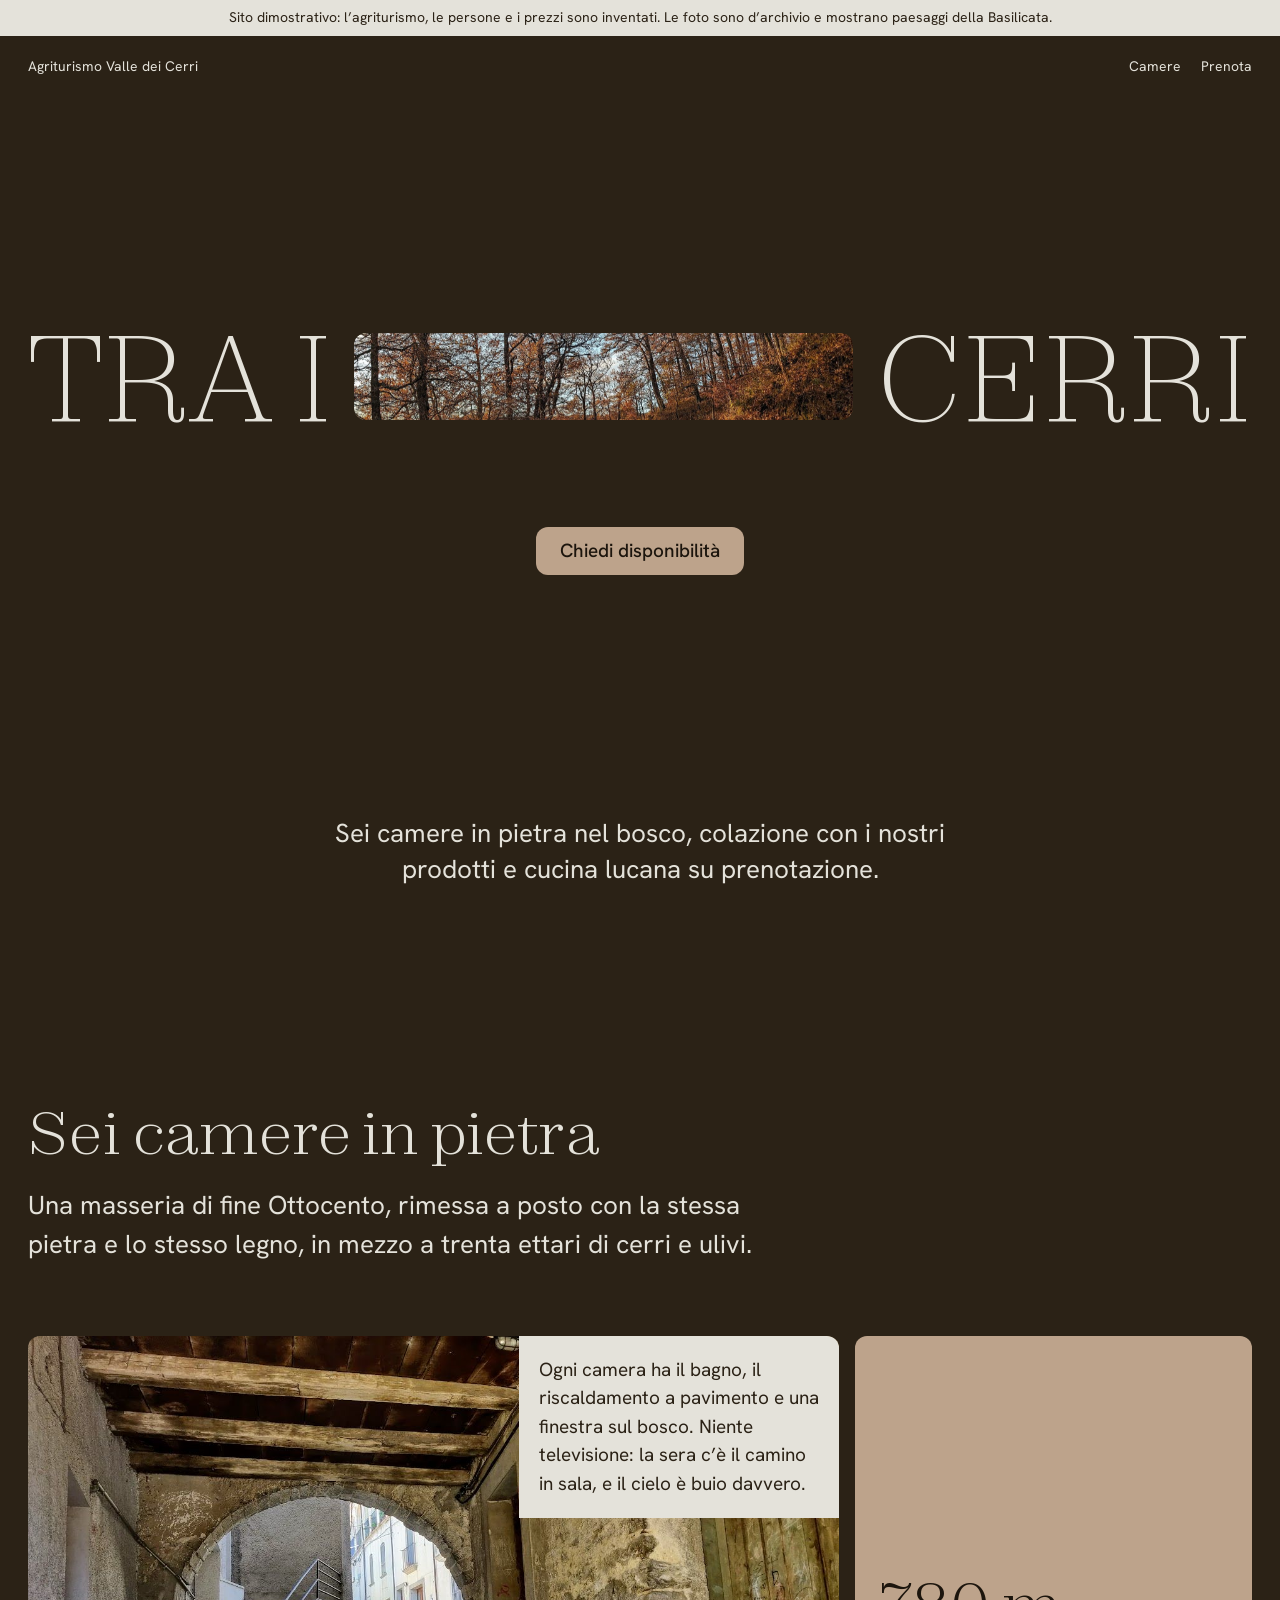
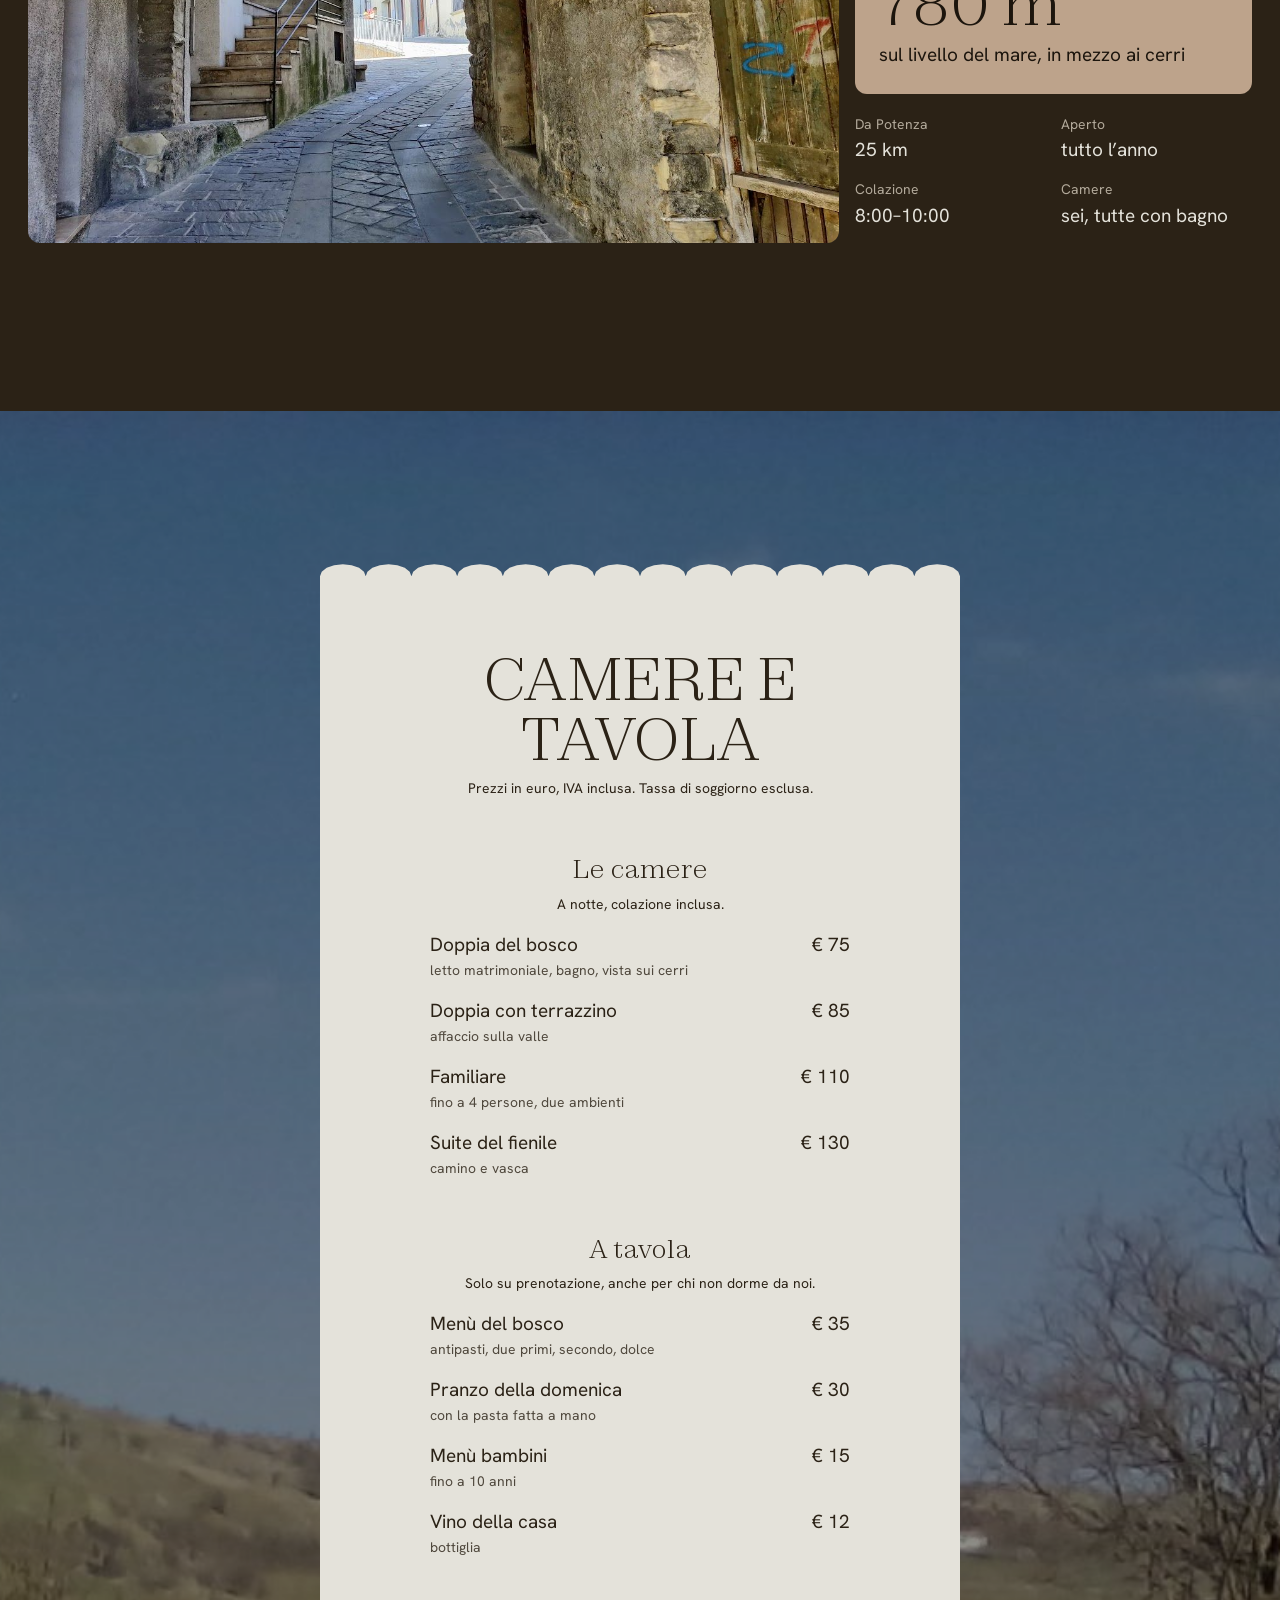
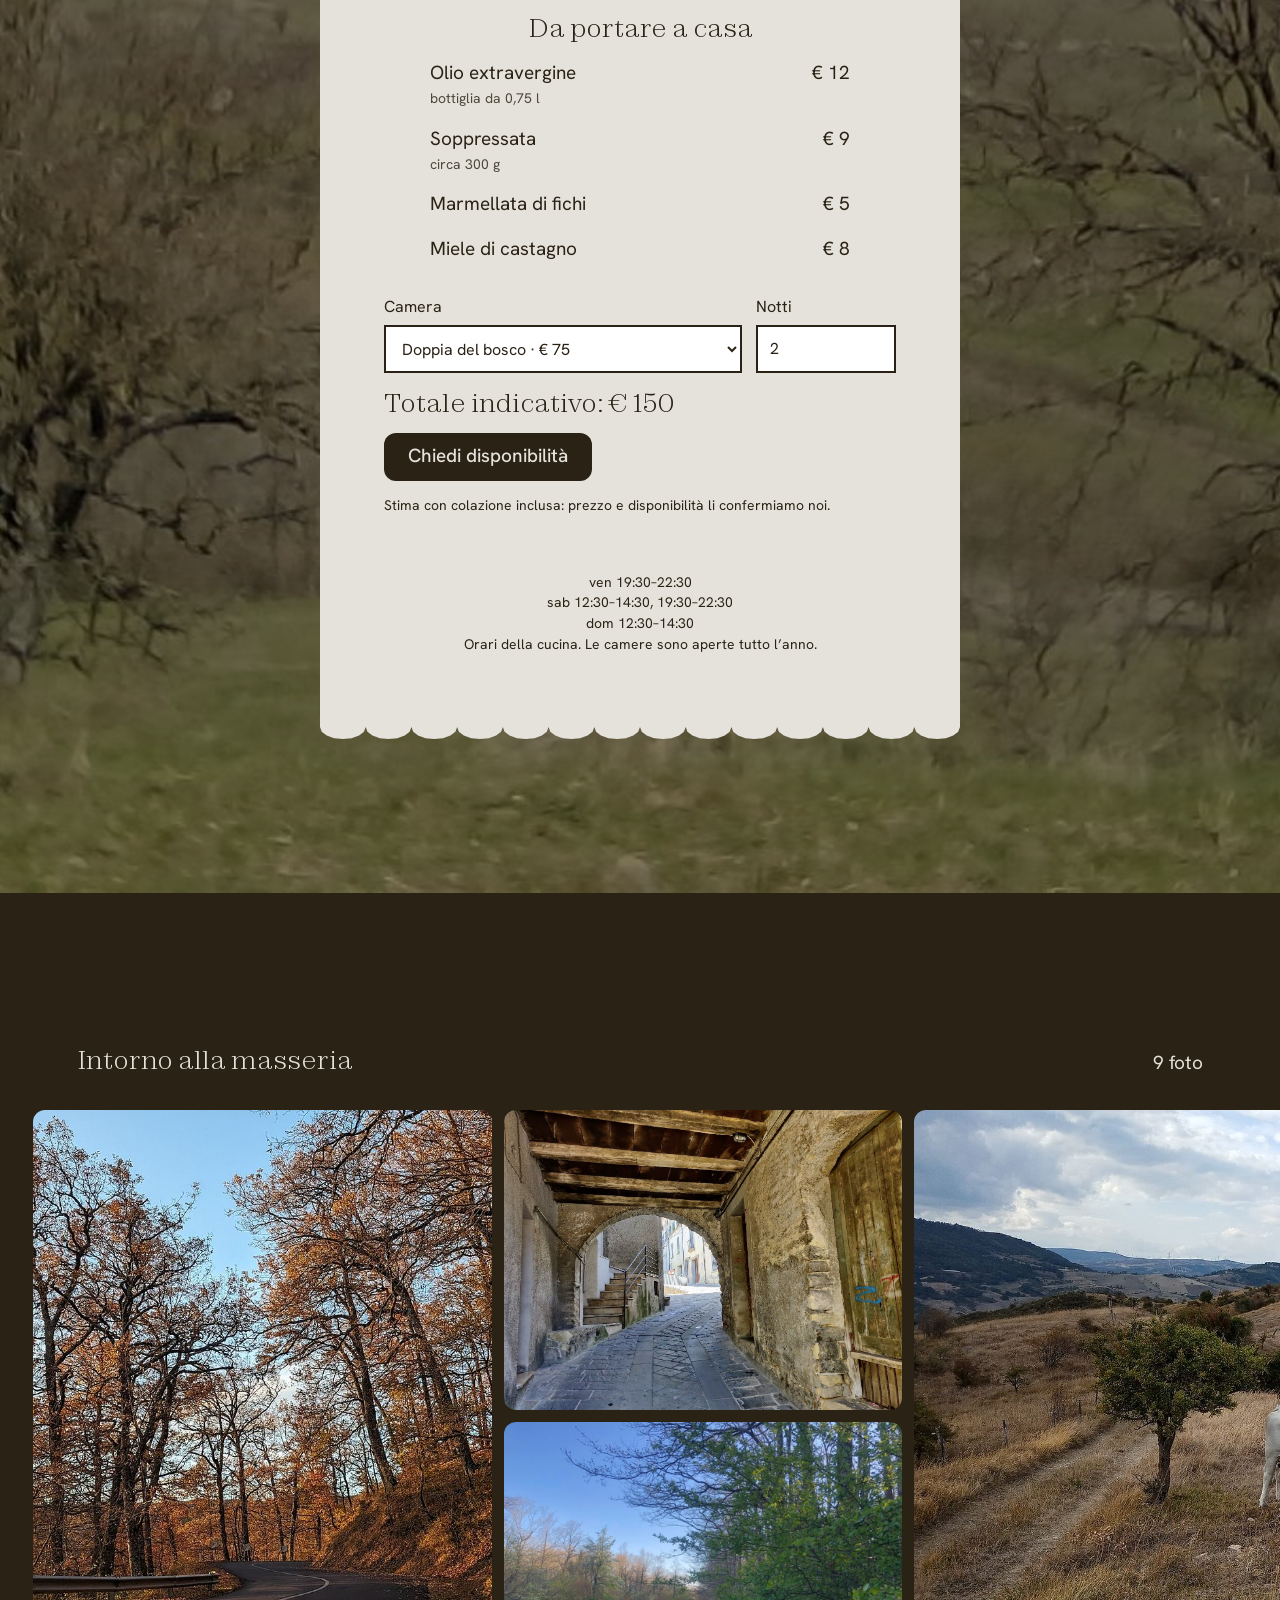
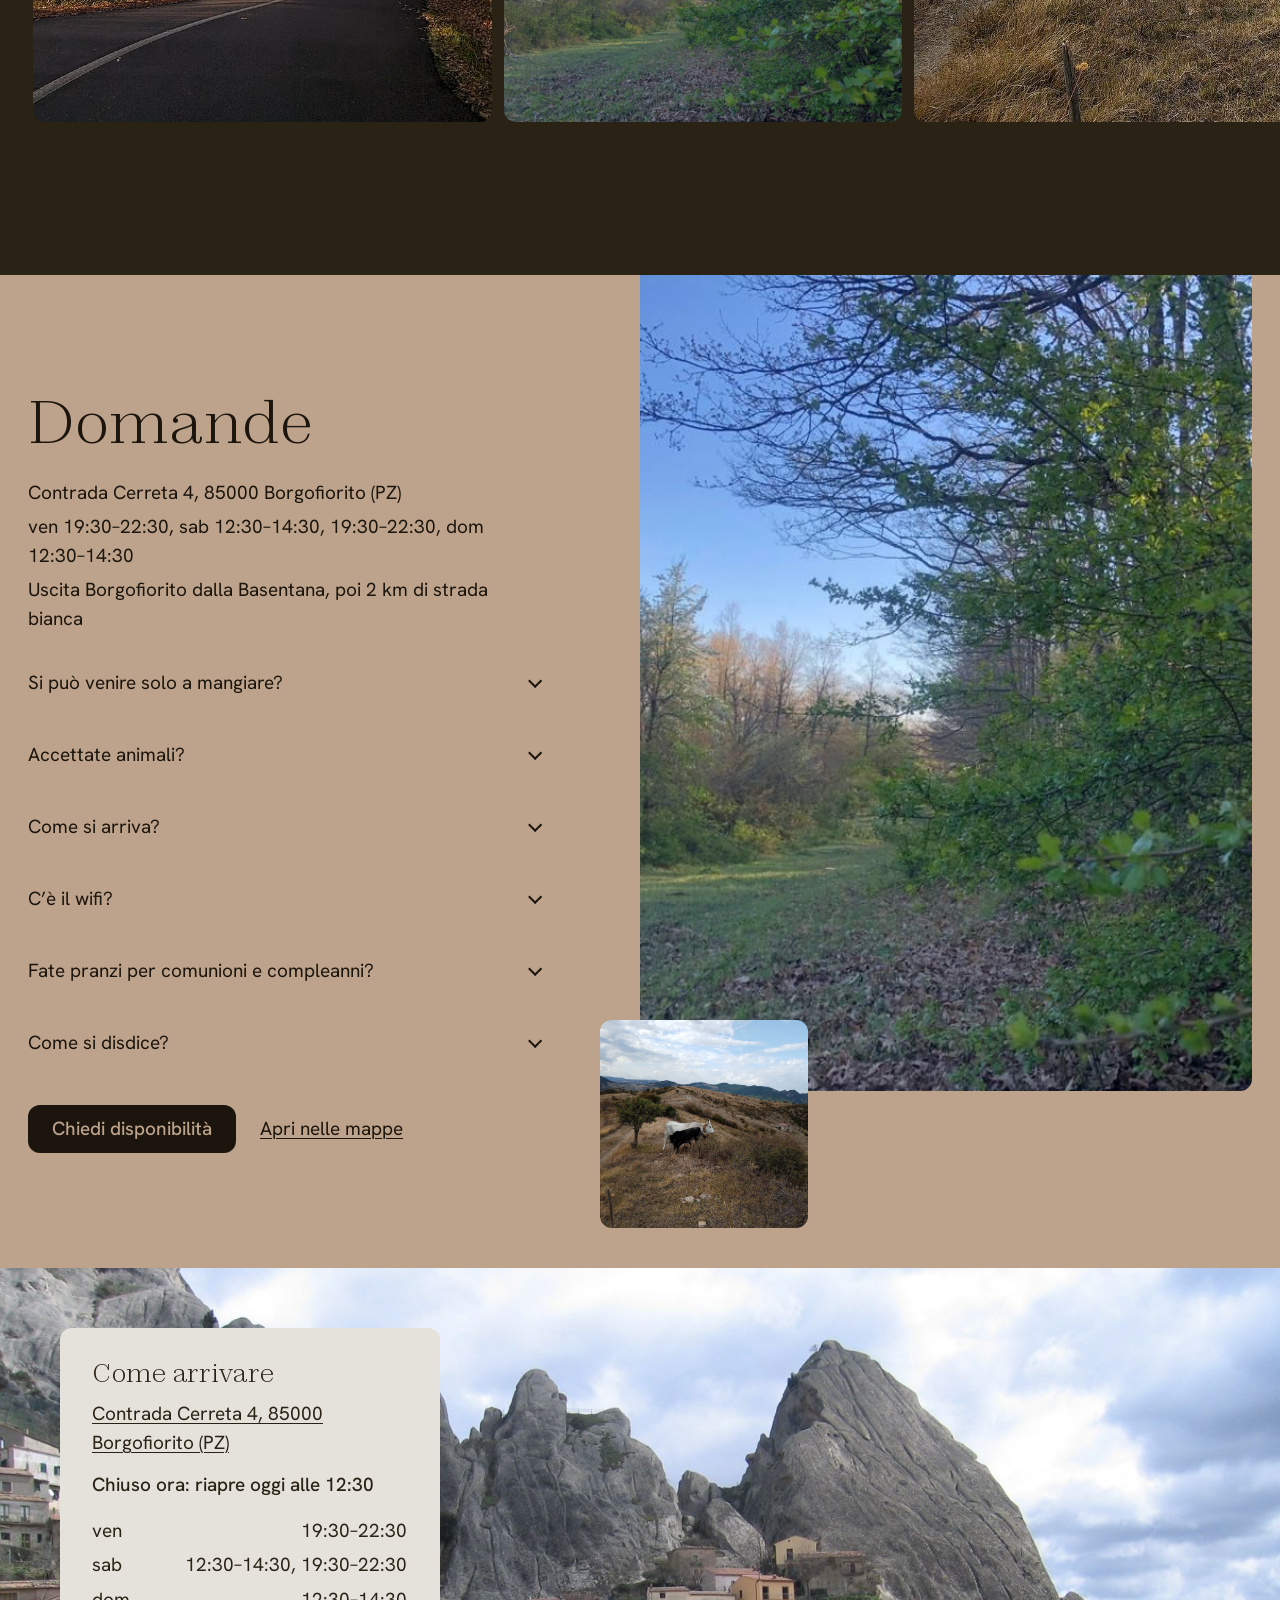
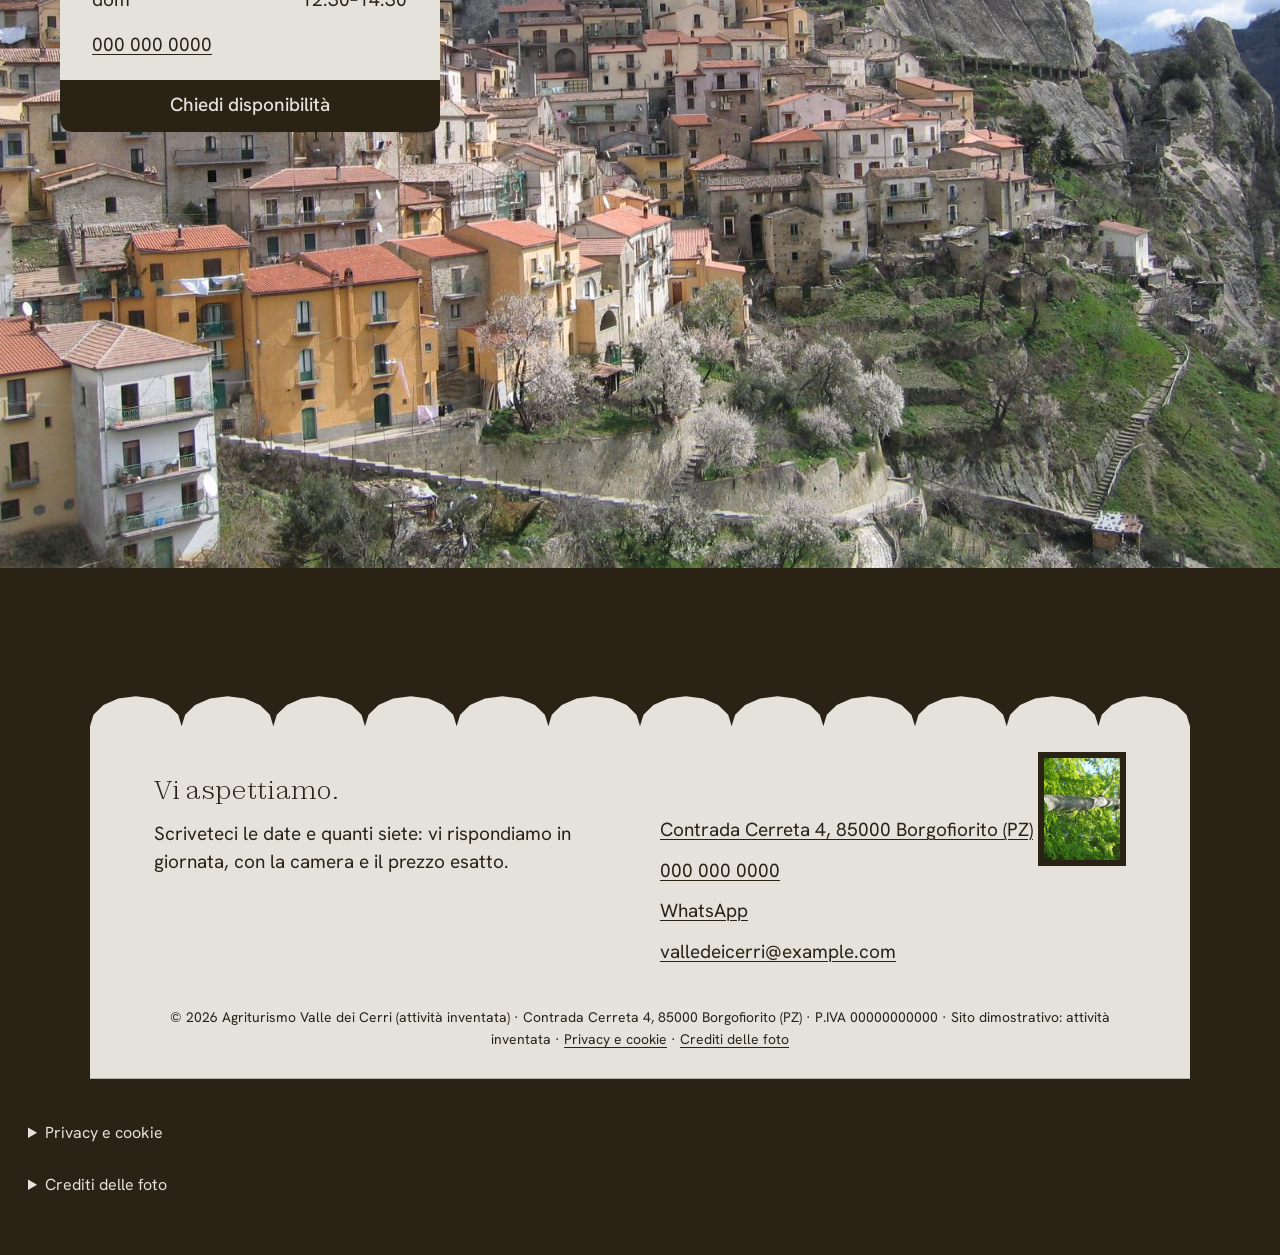
==== commit 9c81be35: "Siti più puliti sul telefono: tolta la barra fissa, niente sovrapposizioni né spazi vuoti Co-Authore" ====
--- a/agriturismo-demo/index.html
+++ b/agriturismo-demo/index.html
@@ -23,12 +23,9 @@
 .btn:hover{transform:translateY(-2px)}.btn:active{transform:translateY(0) scale(.97)}
 a:not(.btn){text-underline-offset:.18em;text-decoration-thickness:1px;transition:color .2s,text-decoration-color .2s}
 .stato{font-weight:500}
-.legale{padding:24px 0 120px;font-size:var(--step-small)}.legale details{max-width:72ch;margin-top:8px}.legale summary{cursor:pointer;font-size:1rem;padding:10px 0;min-height:44px}
+.legale{padding:24px 0 48px;font-size:var(--step-small)}.legale details{max-width:72ch;margin-top:8px}.legale summary{cursor:pointer;font-size:1rem;padding:10px 0;min-height:44px}
 .testo-legale{font-size:1rem;line-height:1.55;padding-bottom:16px}.testo-legale p,.testo-legale li{margin-top:10px}.testo-legale ul{padding-left:1.1em;list-style:disc}
 .imprint{font-size:var(--step-small);line-height:1.6}
-.barra{position:fixed;left:0;right:0;bottom:0;z-index:40;display:none;gap:2px;background:var(--muted)}
-.barra a{flex:1;background:var(--ink);display:flex;align-items:center;justify-content:center;min-height:56px;color:var(--bg);text-decoration:none;font:500 1rem var(--testo-f)}
-@media (max-width:760px){.barra{display:flex}}
 .calcolo{display:grid;gap:14px;grid-template-columns:1fr 140px;align-items:end;margin-top:32px}
 .calcolo label{display:grid;gap:6px;font-size:1rem}.calcolo select,.calcolo input{font:inherit;font-size:1rem;min-height:48px;padding:8px 12px;background:var(--campo,#fff);color:var(--campo-ink,#111);border:2px solid currentColor;border-radius:0}
 .calcolo output{grid-column:1/-1;font:var(--peso-display,400) var(--step-lead)/1.2 var(--display-f)}
@@ -55,7 +52,7 @@
 .eroe .sotto{text-align:center;font-size:var(--step-lead);max-width:44ch;margin:0 auto;line-height:1.4}
 @media (max-width:760px){.eroe h1{flex-direction:column;align-items:center;font-size:19vw;gap:12px}.striscia{flex:none;width:100%;height:auto;aspect-ratio:2/1}.eroe .sotto{font-size:var(--step-body)}.eroe .centro .btn{margin-top:32px}}
 /* camere: mosaico */
-.mosaico{padding:clamp(120px,13vw,200px) 0}
+.mosaico{padding:clamp(72px,13vw,200px) 0}
 .mosaico h2{font-size:var(--step-head);font-weight:300}.mosaico .lead{font-size:var(--step-lead);max-width:52ch;margin-top:24px}
 .tasselli{display:grid;grid-template-columns:repeat(12,1fr);gap:16px;margin-top:72px;align-items:start}
 .tassello-foto{grid-column:1/9;position:relative}.tassello-foto img{width:100%;aspect-ratio:16/10;object-fit:cover;border-radius:var(--r)}
@@ -103,13 +100,15 @@
 .biglietto .btn{margin:6px -32px 0;min-height:52px;border-radius:0;background:var(--carta-ink);color:var(--carta)}
 @media (max-width:760px){.dove{min-height:auto;padding-bottom:24px}.dove .sfondo{position:relative;height:70svh}.biglietto{width:auto;margin:-80px 16px 0;top:0}}
 /* piede */
-.piede{padding:clamp(96px,10vw,160px) 0 0}
+.piede{padding:clamp(64px,10vw,160px) 0 0}
 .retro{width:min(100% - 2*var(--margine),1100px);margin:0 auto;background:var(--carta);color:var(--carta-ink);clip-path:polygon(0.00% 30.0px,0.32% 18.5px,1.22% 8.8px,2.57% 2.3px,4.17% 0.0px,5.76% 2.3px,7.11% 8.8px,8.02% 18.5px,8.33% 30.0px,8.33% 30.0px,8.65% 18.5px,9.55% 8.8px,10.91% 2.3px,12.50% 0.0px,14.09% 2.3px,15.45% 8.8px,16.35% 18.5px,16.67% 30.0px,16.67% 30.0px,16.98% 18.5px,17.89% 8.8px,19.24% 2.3px,20.83% 0.0px,22.43% 2.3px,23.78% 8.8px,24.68% 18.5px,25.00% 30.0px,25.00% 30.0px,25.32% 18.5px,26.22% 8.8px,27.57% 2.3px,29.17% 0.0px,30.76% 2.3px,32.11% 8.8px,33.02% 18.5px,33.33% 30.0px,33.33% 30.0px,33.65% 18.5px,34.55% 8.8px,35.91% 2.3px,37.50% 0.0px,39.09% 2.3px,40.45% 8.8px,41.35% 18.5px,41.67% 30.0px,41.67% 30.0px,41.98% 18.5px,42.89% 8.8px,44.24% 2.3px,45.83% 0.0px,47.43% 2.3px,48.78% 8.8px,49.68% 18.5px,50.00% 30.0px,50.00% 30.0px,50.32% 18.5px,51.22% 8.8px,52.57% 2.3px,54.17% 0.0px,55.76% 2.3px,57.11% 8.8px,58.02% 18.5px,58.33% 30.0px,58.33% 30.0px,58.65% 18.5px,59.55% 8.8px,60.91% 2.3px,62.50% 0.0px,64.09% 2.3px,65.45% 8.8px,66.35% 18.5px,66.67% 30.0px,66.67% 30.0px,66.98% 18.5px,67.89% 8.8px,69.24% 2.3px,70.83% 0.0px,72.43% 2.3px,73.78% 8.8px,74.68% 18.5px,75.00% 30.0px,75.00% 30.0px,75.32% 18.5px,76.22% 8.8px,77.57% 2.3px,79.17% 0.0px,80.76% 2.3px,82.11% 8.8px,83.02% 18.5px,83.33% 30.0px,83.33% 30.0px,83.65% 18.5px,84.55% 8.8px,85.91% 2.3px,87.50% 0.0px,89.09% 2.3px,90.45% 8.8px,91.35% 18.5px,91.67% 30.0px,91.67% 30.0px,91.98% 18.5px,92.89% 8.8px,94.24% 2.3px,95.83% 0.0px,97.43% 2.3px,98.78% 8.8px,99.68% 18.5px,100.00% 30.0px,100% 100%,0 100%);padding:80px clamp(24px,5vw,64px) 28px;display:grid;grid-template-columns:1fr 1fr;gap:40px;position:relative}
 .retro .saluto{font:300 var(--step-lead)/1.05 var(--display-f)}.retro .messaggio{margin-top:16px;max-width:40ch}
 .retro .indirizzi{display:grid;gap:12px;font-size:var(--step-body);align-content:start;padding-top:40px}
 .retro .francobollo{position:absolute;top:56px;right:clamp(24px,5vw,64px);width:88px;padding:6px;background:var(--bg)}.retro .francobollo img{aspect-ratio:3/4;object-fit:cover;width:100%}
 .retro .imprint{grid-column:1/-1;text-align:center}
 @media (max-width:760px){.retro{grid-template-columns:1fr;clip-path:polygon(0.00% 26.0px,0.63% 16.1px,2.44% 7.6px,5.14% 2.0px,8.33% 0.0px,11.52% 2.0px,14.23% 7.6px,16.03% 16.1px,16.67% 26.0px,16.67% 26.0px,17.30% 16.1px,19.11% 7.6px,21.81% 2.0px,25.00% 0.0px,28.19% 2.0px,30.89% 7.6px,32.70% 16.1px,33.33% 26.0px,33.33% 26.0px,33.97% 16.1px,35.77% 7.6px,38.48% 2.0px,41.67% 0.0px,44.86% 2.0px,47.56% 7.6px,49.37% 16.1px,50.00% 26.0px,50.00% 26.0px,50.63% 16.1px,52.44% 7.6px,55.14% 2.0px,58.33% 0.0px,61.52% 2.0px,64.23% 7.6px,66.03% 16.1px,66.67% 26.0px,66.67% 26.0px,67.30% 16.1px,69.11% 7.6px,71.81% 2.0px,75.00% 0.0px,78.19% 2.0px,80.89% 7.6px,82.70% 16.1px,83.33% 26.0px,83.33% 26.0px,83.97% 16.1px,85.77% 7.6px,88.48% 2.0px,91.67% 0.0px,94.86% 2.0px,97.56% 7.6px,99.37% 16.1px,100.00% 26.0px,100% 100%,0 100%);padding-top:64px}.retro .francobollo{width:64px;top:44px}.retro .indirizzi{padding-top:0;font-size:var(--step-body)}}
+@media (max-width:760px){.eroe{min-height:0;padding-bottom:56px;gap:24px}.eroe .centro{padding:56px 0 0}.listino{padding:48px 0}.fila-foto{padding:64px 0}.scorre{height:52svh;min-height:320px}.modulo.largo{height:100%}.domande .fotoalta .quadra,.retro .francobollo{display:none}.domande .fotoalta{margin-bottom:0}.retro>div:first-child{padding-right:0}
+.dove .sfondo{height:56svh}.biglietto{margin:16px 16px 0;padding-bottom:24px}.biglietto .btn{margin:8px 0 0}}
 .lento{animation:deriva 24s ease-in-out infinite alternate}@keyframes deriva{from{transform:scale(1)}to{transform:scale(1.06) translateX(-1.5%)}}
 </style></head>
 <body class="d-luogo">
@@ -145,7 +144,6 @@
 <p>Le foto che seguono sono d’archivio, con licenza libera: mostrano il territorio e i prodotti della zona, non l’attività.</p><ul><li><a href="https://commons.wikimedia.org/w/index.php?curid=192026666" target="_blank" rel="noopener">Panorama bosco di Gallipoli Cognato</a>: di Tiziana12, CC BY 4.0, via Wikimedia Commons</li><li><a href="https://commons.wikimedia.org/wiki/File:Borgo_di_Pietrapertosa_33.jpg" target="_blank" rel="noopener">Borgo di Pietrapertosa 33</a>: di Camelia.boban, CC BY-SA 4.0, via Wikimedia Commons</li><li><a href="https://commons.wikimedia.org/wiki/File:Bosco_(Bella,_Basilicata).jpg" target="_blank" rel="noopener">Bosco (Bella, Basilicata)</a>: di So Carlucci, CC BY-SA 4.0, via Wikimedia Commons</li><li><a href="https://commons.wikimedia.org/w/index.php?curid=97263227" target="_blank" rel="noopener">Vacca podolica con vitello, a Pietrapertosa</a>: di Genky04, CC BY-SA 4.0, via Wikimedia Commons</li><li><a href="https://commons.wikimedia.org/wiki/File:Basilicata_._Paesaggio_presso_Craco,_Matera.jpg" target="_blank" rel="noopener">Basilicata . Paesaggio presso Craco, Matera</a>: di Antuang, CC BY-SA 4.0, via Wikimedia Commons</li><li><a href="https://commons.wikimedia.org/wiki/File:LAGO_DI_PIETRA_DEL_PERTUSILLO.jpg" target="_blank" rel="noopener">LAGO DI PIETRA DEL PERTUSILLO</a>: di GianluigiLocoCasella, CC BY-SA 4.0, via Wikimedia Commons</li><li><a href="https://commons.wikimedia.org/wiki/File:Panorama_dalla_neviera_Vaglio_Basilicata_Potenza.jpg" target="_blank" rel="noopener">Panorama dalla neviera Vaglio Basilicata Potenza</a>: di Annalisa.vicario, CC BY-SA 4.0, via Wikimedia Commons</li><li><a href="https://commons.wikimedia.org/w/index.php?curid=4884738" target="_blank" rel="noopener">Castelmezzano panorama</a>: di Matheola, CC BY-SA 3.0, via Wikimedia Commons</li><li><a href="https://commons.wikimedia.org/wiki/File:Quercus_cerris_kz01.jpg" target="_blank" rel="noopener">Quercus cerris kz01</a>: di Krzysztof Ziarnek, Kenraiz, CC BY-SA 4.0, via Wikimedia Commons</li></ul>
 </div></details>
 </div></div></footer>
-<nav class="barra" aria-label="Azioni rapide"><a href="tel:+390000000000">Chiama</a><a href="https://wa.me/390000000000?text=Ciao!%20Vorrei%20sapere%20se%20avete%20una%20camera%20libera%20per%3A" target="_blank" rel="noopener">WhatsApp</a><a href="https://www.openstreetmap.org/?mlat=40.6&amp;mlon=15.9#map=16/40.6/15.9" target="_blank" rel="noopener">Indicazioni</a></nav>
 <script>(function(){var d=document;d.documentElement.classList.add('js');
 var o={"lunedì":[],"martedì":[],"mercoledì":[],"giovedì":[],"venerdì":["19:30-22:30"],"sabato":["12:30-14:30","19:30-22:30"],"domenica":["12:30-14:30"]},G=['domenica','lunedì','martedì','mercoledì','giovedì','venerdì','sabato'];
 function m(h){var p=h.split(':');return +p[0]*60+ +p[1]}
